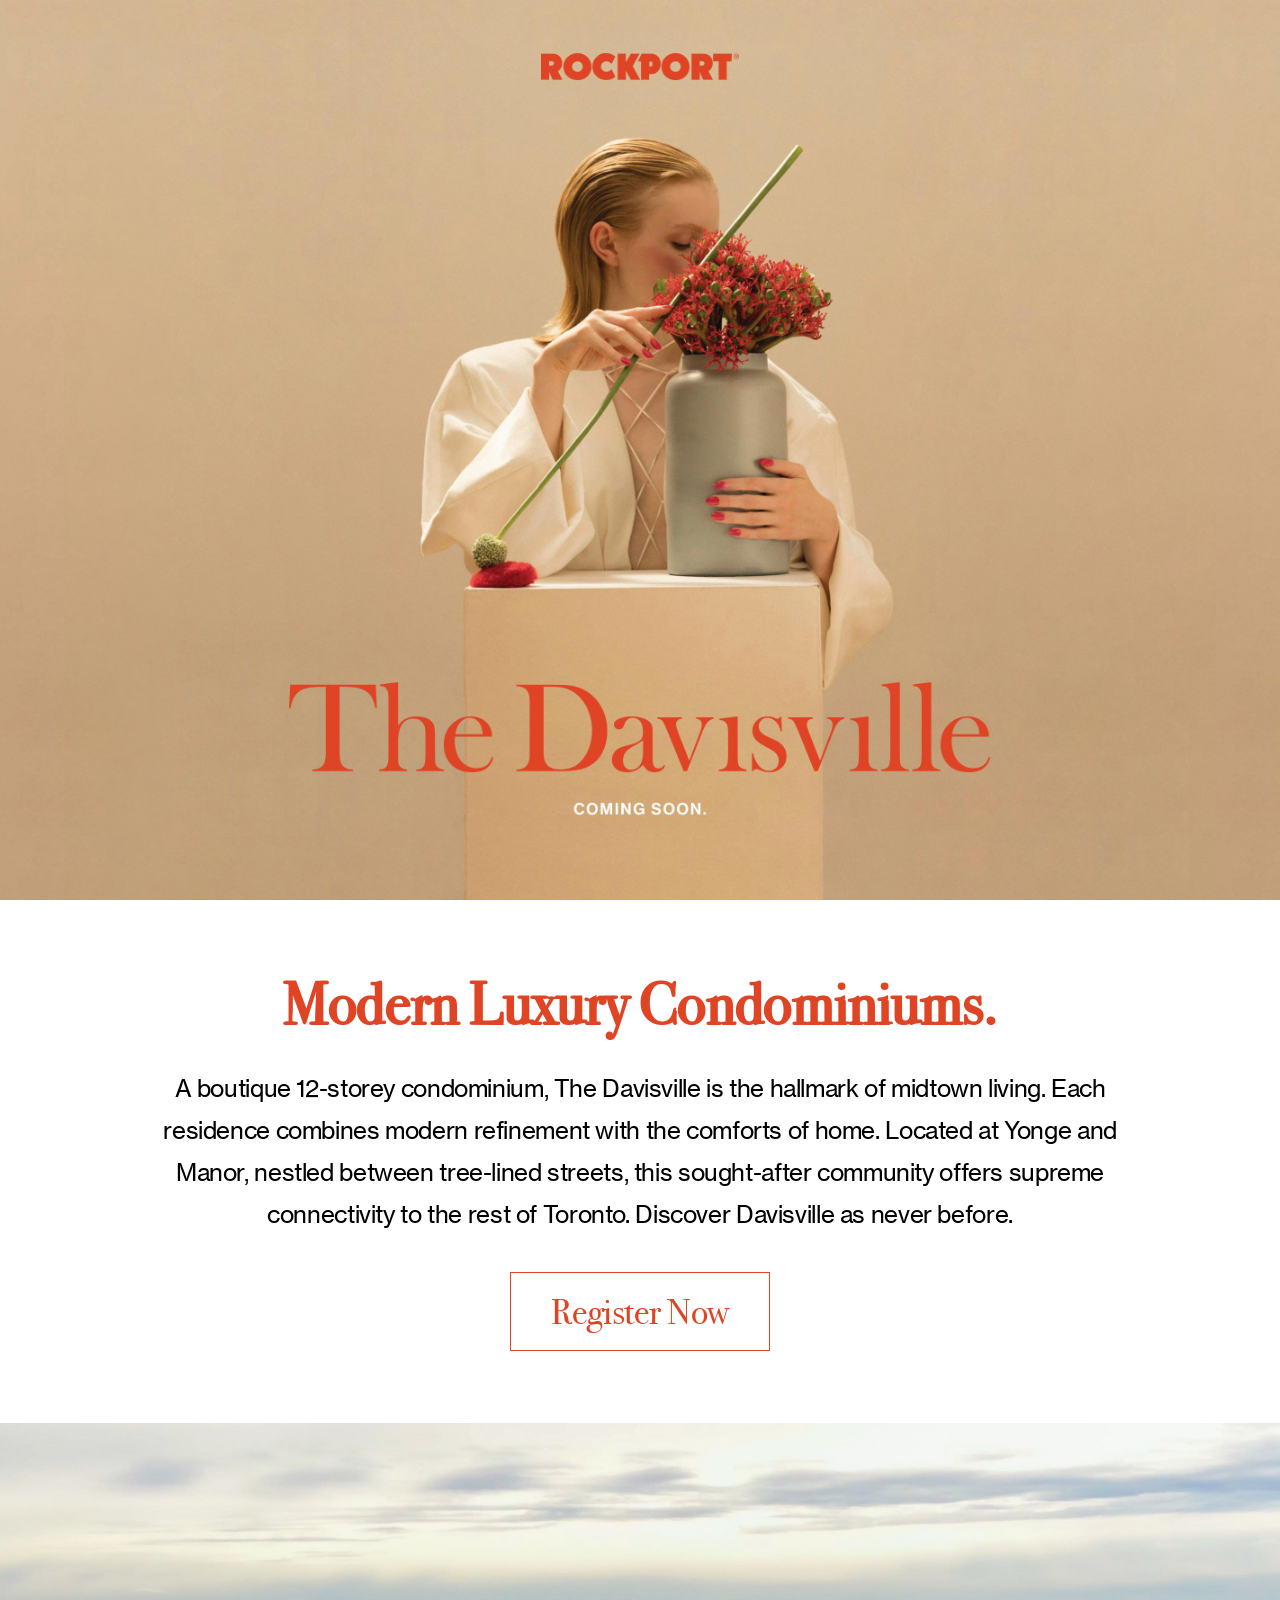
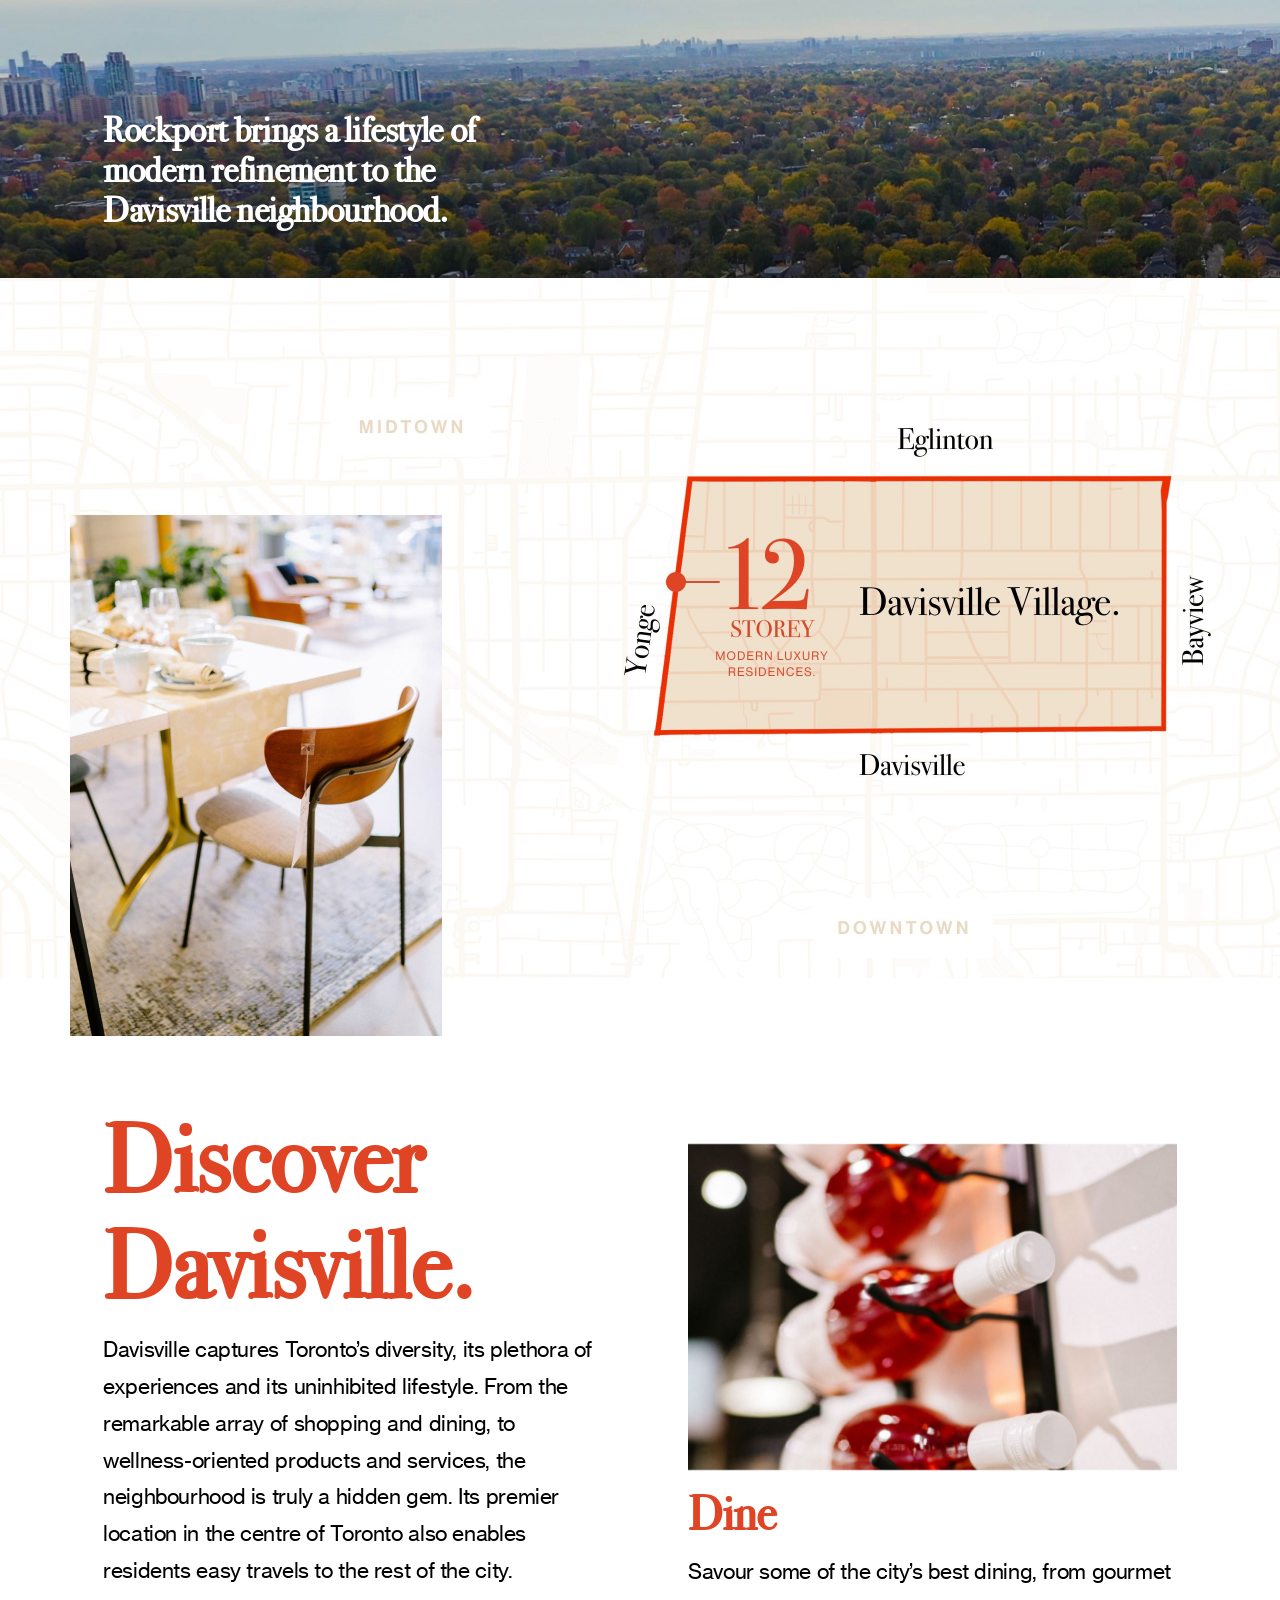
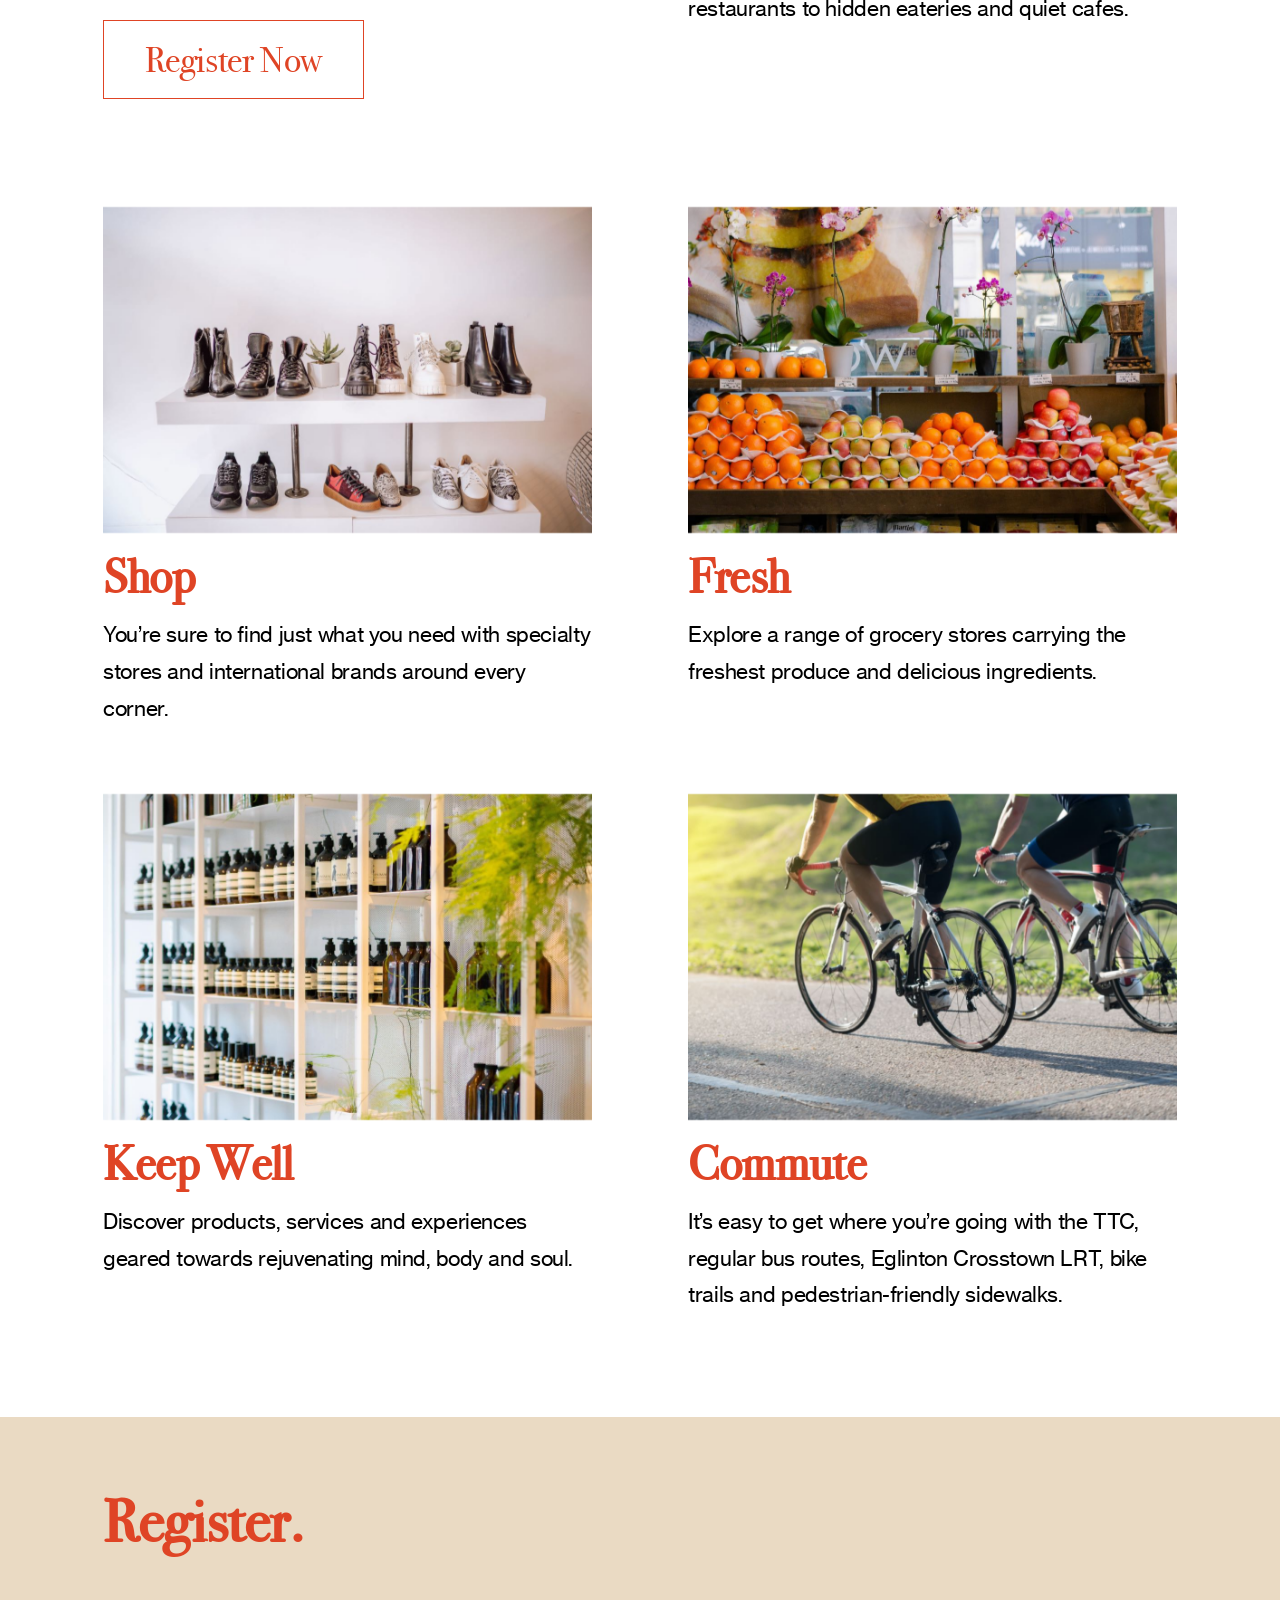
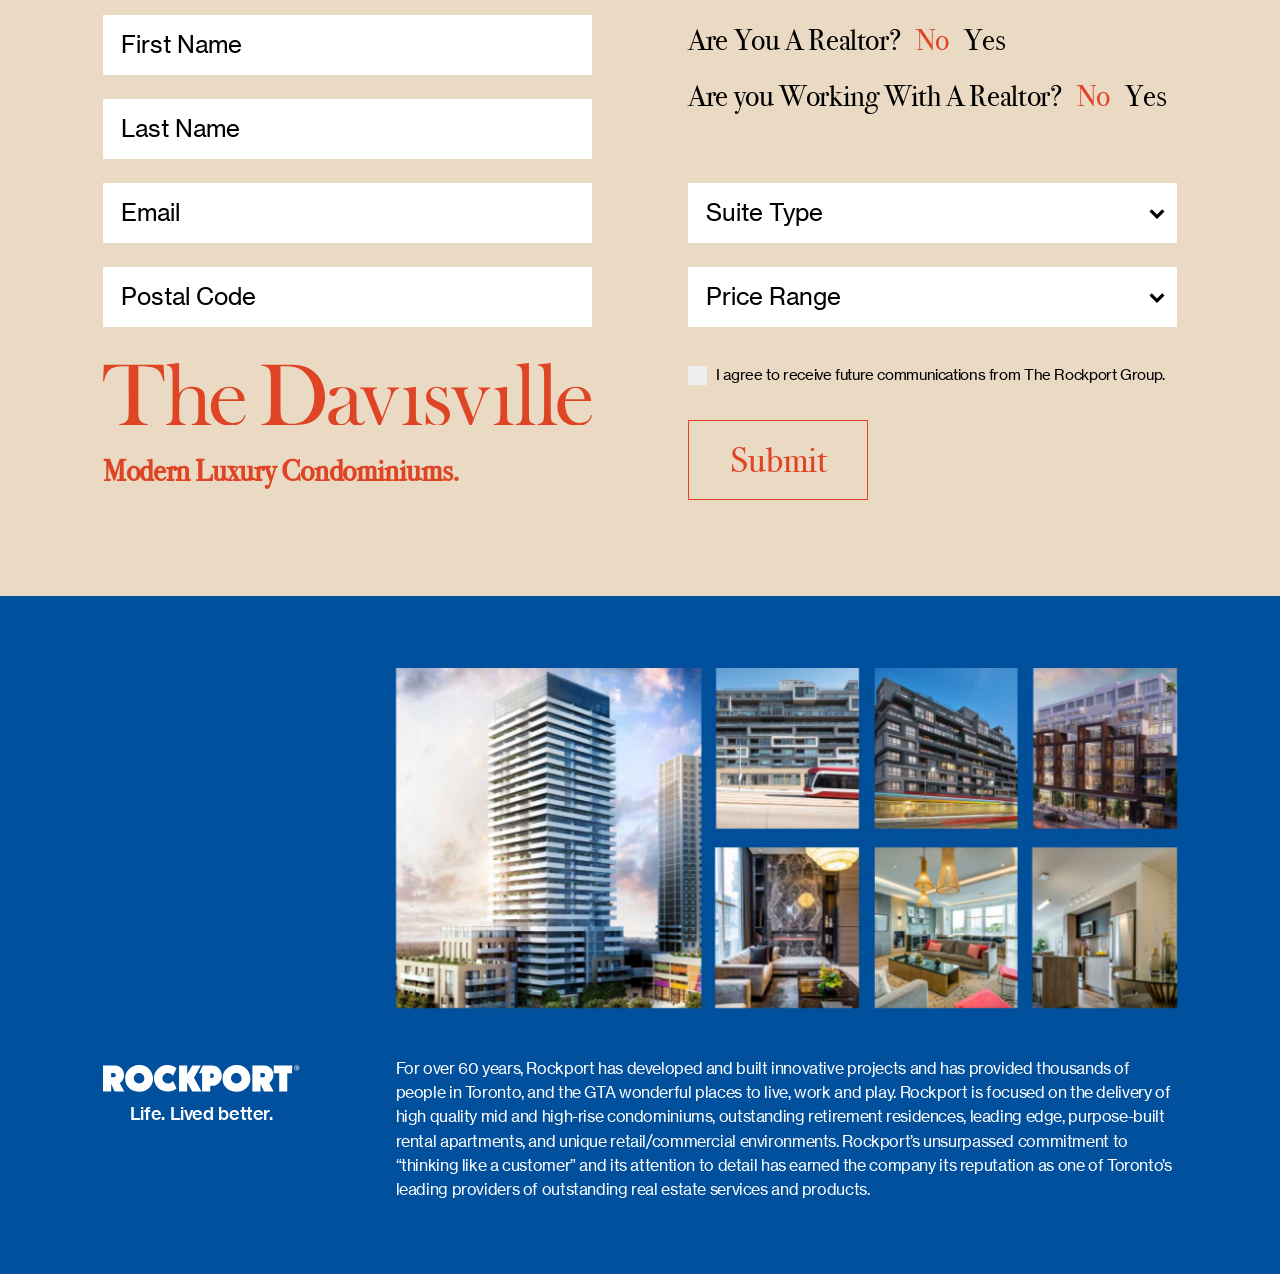
==== index.html @ 85390acd "rocs" ====
<!doctype html>
<html lang="en">

<head>
	<meta charset="UTF-8" />
	<meta name="viewport" content="width=device-width, initial-scale=1.0" />
	<meta http-equiv="X-UA-Compatible" content="ie=edge" />
	<title>The Davisville</title>
	<link rel="stylesheet" href="assets/css/style.css" />
</head>

<body>

	<main>
		<section class="dv-hero">
			<a href="#register">
				<img class="dv-img" src="assets/img/hero.jpg"/>
			</a>
		</section>
		<section class="dv-hero-cta dv-animated-section">
			<div class="container">
				<div class="row">
					<div class="col-11 mx-auto">
						<h2 class="dv-heading dv-animated-item dv-animate-order-1">Modern Luxury Condominiums.</h2>
						<p class="dv-copy dv-animated-item dv-animate-order-2">
							A boutique 12-storey condominium, The Davisville is the hallmark of midtown living. Each residence combines modern refinement with the comforts of home. Located at Yonge and Manor, nestled between tree-lined streets, this sought-after community offers supreme connectivity to the rest of Toronto. Discover Davisville as never before.
						</p>
						<div class="form-row dv-animated-item dv-animate-order-3">
							<a class="btn dv-btn" href="#register">Register Now</a>
						</div>
					</div>
				</div>
			</div>
		</section>
		<section class="dv-rockport-brings dv-animated-section">
			<div class="container">
				<div class="row">
					<div class="col-12 col-md-5">
						<h2 class="dv-heading dv-animated-item dv-animate-order-1">Rockport brings a lifestyle of modern refinement to the Davisville neighbourhood.</h2>
					</div>
				</div>
			</div>
		</section>
		<section class="dv-map">
			<img class="dv-img" src="assets/img/map.jpg"/>
		</section>
		<section class="dv-discover">
			<div class="container">
				<div class="row">
					<div class="col-12 col-md-6 dv-animated-section">
						<h2 class="dv-heading dv-animated-item dv-animate-order-1">Discover Davisville.</h2>
						<p class="dv-copy dv-animated-item dv-animate-order-2">
							Davisville captures Toronto’s diversity, its plethora of experiences and its uninhibited lifestyle. From the remarkable array of shopping and dining, to wellness-oriented products and services, the neighbourhood is truly a hidden gem. Its premier location in the centre of Toronto also enables residents easy travels to the rest of the city. 
						</p>
						<div class="form-row dv-animated-item dv-animate-order-3">
							<a class="btn dv-btn" href="#register">Register Now</a>
						</div>
					</div>
					<div class="col-12 col-md-6 dv-animated-section">
						<img class="dv-img" src="assets/img/discover-dine.jpg"/>
						<h2 class="dv-subheading dv-animated-item dv-animate-order-4">Dine</h2>
						<p class="dv-copy dv-animated-item dv-animate-order-4">
							Savour some of the city’s best dining, from gourmet restaurants to hidden eateries and quiet cafes.
						</p>
					</div>
				</div>
				<div class="row">
					<div class="col-12 col-md-6 dv-animated-section">
						<img class="dv-img" src="assets/img/discover-shop.jpg"/>
						<h2 class="dv-subheading dv-animated-item dv-animate-order-1">Shop</h2>
						<p class="dv-copy dv-animated-item dv-animate-order-2">
							You’re sure to find just what you need with specialty stores and international brands around every corner.
						</p>
					</div>
					<div class="col-12 col-md-6 dv-animated-section">
						<img class="dv-img" src="assets/img/discover-fresh.jpg"/>
						<h2 class="dv-subheading dv-animated-item dv-animate-order-2">Fresh</h2>
						<p class="dv-copy dv-animated-item dv-animate-order-2">
							Explore a range of grocery stores carrying the freshest produce and delicious ingredients.
						</p>
					</div>
				</div>
				<div class="row">
					<div class="col-12 col-md-6 dv-animated-section">
						<img class="dv-img" src="assets/img/discover-well.jpg"/>
						<h2 class="dv-subheading dv-animated-item dv-animate-order-1">Keep Well</h2>
						<p class="dv-copy dv-animated-item dv-animate-order-2">
							Discover products, services and experiences geared towards rejuvenating mind, body and soul.
						</p>
					</div>
					<div class="col-12 col-md-6 dv-animated-section">
						<img class="dv-img" src="assets/img/discover-commute.jpg"/>
						<h2 class="dv-subheading dv-animated-item dv-animate-order-2">Commute</h2>
						<p class="dv-copy dv-animated-item dv-animate-order-2">
							It’s easy to get where you’re going with the TTC, regular bus routes, Eglinton Crosstown LRT, bike trails and pedestrian-friendly sidewalks.
						</p>
					</div>
				</div>
			</div>
		</section>
		<section class="dv-register" id="register">
			<div class="container">
				<div class="row">
					<div class="col-12 col-md-6">
						<h1 class="dv-heading">Register.</h1>
					</div>
				</div>
				<form id="dv-register-form" action="register.php" method="post">
					<div class="dv-form-container">
						<input type="hidden" id="cid" name="cid" value="22878" />
						<input type="hidden" id="Origin" name="Origin" value="Microsite Registration" />
						<div class="row dv-form-fields">
							<div class="col-12 col-md-6">
								<div class="form-group">
									<input type="text" class="form-control" id="FirstName" name="FirstName" placeholder="First Name">
									<small id="v-error-FirstName" class="invalid-feedback form-text text-danger">Please enter your first name.</small>
								</div>
								<div class="form-group">
									<input type="text" class="form-control" id="LastName" name="LastName" placeholder="Last Name">
									<small id="v-error-LastName" class="invalid-feedback form-text text-danger">Please enter your last name.</small>
								</div>
								<div class="form-group">
									<input type="text" class="form-control" id="Email" name="Email" placeholder="Email">
									<small id="v-error-Email" class="invalid-feedback form-text text-danger">Please enter your email address.</small>
								</div>
								<div class="form-group">
									<input type="text" class="form-control" id="PostalCode" name="PostalCode" placeholder="Postal Code">
									<small id="v-error-Phone" class="invalid-feedback form-text text-danger">Please enter a valid Canadian postal code.</small>
								</div>
								<svg class="dv-svg d-none d-md-block" viewBox="0 0 779.1 100">
									<path d="m282.8 5v69.9c-.1 3.5.2 7 .8 10.5.4 2.2 1.4 4.3 2.9 6.1 3 3.7 7.9 5.5 14.6 5.5 5.1.1 10.1-.8 14.8-2.8 4.4-2.1 8.2-5.3 11-9.2 3.3-4.2 5.7-9 7.3-14.2 1.7-5.5 2.5-11.2 2.5-17 0-6.4-1-12.9-3-19-1.9-5.7-4.8-11.1-8.6-15.7-4.8-5.9-11.3-10.3-18.6-12.4-4.9-1.2-10-1.7-15-1.6zm-30.1 92.1c2.2-.1 4.4-.4 6.5-1.1 3.8-1.4 6.6-4.7 7.4-8.7.6-3.5.9-7.1.8-10.6v-51.8c.1-3.8-.2-7.6-1-11.3-.6-2.3-1.9-4.4-3.7-5.9-2.3-1.9-5.7-3-10.1-3.2v-1.7h38.7c8.6 0 14 .1 16.4.3 9.9.7 18.3 3.6 25.2 8.4 6.6 4.7 11.9 10.9 15.3 18.2 3.7 7.7 5.6 16.1 5.5 24.6 0 6.2-1 12.4-3.1 18.3-1.8 5.3-4.8 10.2-8.7 14.3-5.2 5.4-12.1 8.9-19.5 10.2-5.9 1.1-11.8 1.6-17.8 1.6h-51.9zm140.7-32.9c-2.6 2.1-5.4 4-8.3 5.6-2.4 1.2-4.8 2.6-7.1 4.1-1.3 1-2.5 2.1-3.6 3.4-2.2 2.7-3.3 6-3.3 9.5-.1 2.8.8 5.5 2.6 7.7 1.6 2 4 3.1 6.5 3 2.3 0 4.6-.8 6.5-2.1 2-1.4 3.6-3.4 4.6-5.7 1.4-3.1 2.2-7.7 2.2-13.6zm23.2 27.7 1.2.7c-1.7 4.9-5.6 7.4-11.6 7.4-3 .1-5.9-.8-8.3-2.5-1.9-1.6-3.4-3.5-4.5-5.6-2.2 2.1-4.6 3.9-7.1 5.6-3.3 1.7-6.9 2.6-10.6 2.5-5.2 0-9.3-1.2-12.3-3.7-3-2.4-4.7-6.2-4.5-10-.1-3.6 1.2-7.1 3.7-9.8 1.4-1.4 3-2.6 4.8-3.5 2.6-1.1 5.2-2 7.9-2.6 4.1-1 7.1-1.9 9-2.6 1.7-.6 3.4-1.4 4.9-2.5 1.4-.9 2.5-2.3 3.1-3.8.6-1.9.9-4 .8-6 0-5.5-1-9.5-3.1-12-1-1.2-2.2-2.2-3.6-2.8-1.4-.7-3-1.1-4.6-1.1-1.8 0-3.6.5-5.1 1.5s-2.7 2.4-3.4 4.1l-1.8 4.1c-.8 2.1-2.8 3.4-5.1 3.3-1.5 0-2.9-.5-4-1.6-1.1-1-1.7-2.5-1.6-4 0-2.4 1.7-4.4 5.1-6 2.2-1 4.5-1.6 6.8-2.1 2.6-.5 5.3-.8 7.9-.8 3.1 0 6.1.4 9.1 1.1 2.7.6 5.4 1.6 7.9 2.9 2.7 1.4 4.8 3.8 5.7 6.7.5 2.3.7 4.7.6 7.1v26c-.1 3 .1 6 .6 9 .8 3.3 2.7 5 5.8 5 1.2.1 2.4-.2 3.4-.8 1.2-.9 2.2-2 2.9-3.2m-7.3-52.9h27.3v1.5c-1.5.2-2.9.7-4.2 1.4-1.5 1-2.4 2.7-2.2 4.5 0 1.5.3 3 .7 4.4.5 1.7 1.3 4.1 2.6 7.4l11.3 28.8 11.5-30c1.7-4.4 2.5-7.7 2.5-9.9 0-2.3-.7-4-2.2-5.1-1.3-.8-2.7-1.3-4.1-1.5v-1.5h19.4v1.5c-2.4.5-4.6 1.8-6.3 3.5-2 2.1-4.3 6.5-7 13.3l-16.2 41.4h-3.8l-17.6-43.5c-2.7-6.7-4.7-10.7-5.8-12.1-.6-.7-1.3-1.3-2.2-1.7-1.1-.4-2.3-.7-3.5-.9zm69 1.5 20.2-2.5v40.5l.1 5.3c-.1 2.3.1 4.7.6 7 .3 1.4 1.1 2.7 2.2 3.7 1.3 1.3 3.7 2.2 7.2 2.9v1.5h-31.1v-1.5c2.1-.2 4.1-.7 6-1.6 1.3-.8 2.4-2 3-3.5s1-3.2 1.1-4.9c.2-2.2.3-5.3.3-9.4v-17.3c.1-3.4-.1-6.7-.4-10.1-.1-1.7-.7-3.3-1.5-4.7-.7-1.2-1.7-2.2-2.9-2.8-1.5-.7-3.2-1-4.8-1.1zm36 58.2v-19.9h1.1c1 4.1 2.6 8.1 4.9 11.7 3.6 5.3 7.8 7.9 12.6 7.9 2.8.1 5.5-.9 7.6-2.7 2.3-2 3.5-4.8 3.5-8.4.1-2.8-.8-5.5-2.5-7.7-1-1.2-2.2-2.3-3.5-3.2-2.3-1.5-4.7-2.9-7.2-4.1-5.9-3.1-9.8-5.8-11.8-7.9-2.7-2.8-4.2-6.5-4.2-10.4-.1-4 1.4-8 4.2-10.9 3.2-3.5 7.5-5.2 12.9-5.2 2.3 0 4.6.4 6.7 1.3l2.4 1.1c.6.3 1.3.4 2 .4.9 0 1.7-.7 2.5-2.1h1.4l.8 16h-1.5c-.4-1.8-.9-3.7-1.6-5.4-.6-1.4-1.5-2.8-2.5-3.9-1.4-1.7-3.1-3.1-5-4.2-1.7-1-3.7-1.5-5.7-1.5-2.5 0-5 1-6.7 2.8-1.8 1.9-2.8 4.4-2.8 7 0 2.3.9 4.5 2.5 6.2 2.2 2.2 4.8 3.9 7.7 5.1l7.4 3.4c3.9 1.6 7.3 4.2 10 7.5 2.2 3.1 3.4 6.8 3.3 10.6.1 4.6-1.6 9-4.8 12.2-3.7 3.8-8.8 5.8-14.1 5.6-3.2 0-6.4-.6-9.4-1.8-2.1-.8-3.3-1.3-3.7-1.4-.5-.1-1.1-.2-1.6-.2-1.5-.1-3 .8-3.7 2.1zm40.3-59.7h27.3v1.5c-1.5.2-2.9.7-4.2 1.4-1.5 1-2.4 2.7-2.2 4.5 0 1.5.3 3 .7 4.4.5 1.7 1.3 4.1 2.6 7.4l11.2 28.9 11.5-30c1.7-4.4 2.5-7.7 2.5-9.9 0-2.3-.7-4-2.2-5.1-1.3-.8-2.7-1.3-4.1-1.5v-1.6h19.4v1.5c-2.4.5-4.6 1.8-6.3 3.5-2 2.1-4.3 6.5-7 13.3l-16.2 41.4h-3.8l-17.6-43.5c-2.7-6.7-4.7-10.7-5.8-12.1-.6-.7-1.3-1.3-2.2-1.7-1.1-.4-2.3-.7-3.5-.9zm69 1.5 20.2-2.5v40.5l.1 5.3c-.1 2.3.1 4.7.6 7 .3 1.4 1.1 2.7 2.2 3.7 1.3 1.3 3.7 2.2 7.2 2.9v1.5h-31.1v-1.5c2.1-.2 4.1-.7 6-1.6 1.3-.8 2.4-2 3-3.5s1-3.2 1.1-4.9c.2-2.2.3-5.3.3-9.4v-17.3c.1-3.4-.1-6.7-.4-10.1-.1-1.7-.7-3.3-1.5-4.7-.7-1.2-1.7-2.2-2.9-2.8-1.5-.7-3.2-1-4.8-1.1zm34.8-38 20.3-2.5v78.4l.1 5.3c-.1 2.3.1 4.7.6 7 .3 1.4 1.1 2.7 2.2 3.7 1.3 1.3 3.7 2.2 7.2 2.9v1.5h-31.1v-1.5c2.1-.2 4.1-.7 6-1.6 1.3-.8 2.4-2 3-3.5.6-1.6 1-3.2 1.1-4.9.2-2.2.3-5.3.3-9.4v-55.1c.1-3.4-.1-6.7-.4-10.1-.1-1.7-.7-3.3-1.5-4.8-.7-1.2-1.7-2.2-2.9-2.8-1.5-.7-3.2-1-4.8-1.1zm34.9 0 20.2-2.5v78.4l.1 5.3c-.1 2.3.1 4.7.6 7 .3 1.4 1.1 2.7 2.2 3.7 1.3 1.3 3.7 2.2 7.2 2.9v1.5h-31.1v-1.5c2.1-.2 4.1-.7 6-1.6 1.3-.8 2.4-2 3-3.5.6-1.6 1-3.2 1.1-4.9.2-2.2.3-5.3.3-9.4v-55.1c.1-3.4-.1-6.7-.4-10.1-.1-1.7-.7-3.3-1.5-4.8-.7-1.2-1.7-2.2-2.9-2.8-1.5-.7-3.2-1-4.8-1.1zm73.9 55.3c-.3-4.7-1.2-8.3-2.6-10.8-1.2-2.2-2.9-4.1-5-5.4-2-1.3-4.3-2-6.7-2-4 0-7.5 1.7-10.5 5.2-3.1 3.7-5 8.3-5.3 13.1zm-30.7 2.7c-.2 2.3-.3 4-.3 5 0 4 .6 8.1 1.8 11.9 1 3.5 2.6 6.8 4.9 9.7 4.3 5.3 10.8 8.4 17.6 8.4 2.4 0 4.9-.4 7.2-1.3 2.1-.7 4-1.9 5.6-3.5 1.7-1.6 3.1-4.3 4.3-7.9l1.5.5c-1.2 5.5-3.8 9.6-7.8 12.4s-9.3 4.2-16 4.2c-5.1.1-10.1-.8-14.8-2.7-4.2-1.9-7.8-4.8-10.5-8.4-4-5.3-6-11.8-6-19.5 0-10.5 3.8-18.8 11.3-24.8 5.3-4.3 11.9-6.6 18.8-6.5 3.6 0 7.1.6 10.4 2 8.3 3.4 13.6 11.6 13.2 20.6zm-695.7-55.5c-3 0-6.1.1-9.5.3-7.2.3-12.5 1.3-16.1 2.7-3.6 1.5-6.7 4.2-8.7 7.5-2.1 3.3-3.7 7.7-4.8 13.4l-1.7-.2 1.3-25.9h95.1l1.3 25.9-1.7.2c-1.3-6.5-3.2-11.4-5.9-14.8s-6.6-5.8-11.8-7.2c-4.4-1.3-11.7-1.9-22.1-1.9v71.7c-.1 3.6.2 7.1.8 10.6.4 2.1 1.5 4.1 3 5.7 1.2 1.3 2.8 2.3 4.5 3 2.1.7 4.3 1.1 6.5 1.1v1.6h-45v-1.6c2.2-.1 4.4-.4 6.6-1.1 1.7-.6 3.2-1.6 4.5-3 1.5-1.6 2.5-3.6 3-5.7.6-3.5.9-7.1.8-10.7zm80.4-5v48.1c1.3-1.7 2.8-3.2 4.4-4.7 1.4-1.2 2.9-2.2 4.6-2.9 3.6-1.7 7.6-2.6 11.7-2.5 5.5 0 10.1 1.1 13.7 3.3 2.4 1.4 4.2 3.5 5.3 6 1 2.4 1.4 5.9 1.4 10.6v20.5l.1 5.3c-.1 2.3.1 4.7.6 7 .3 1.4 1.1 2.7 2.2 3.7 1.3 1.3 3.7 2.2 7.2 2.9v1.5h-31v-1.5c1.8-.2 3.6-.6 5.3-1.2 1.1-.5 2.1-1.4 2.8-2.4.9-1.4 1.5-3.1 1.8-4.8.4-3 .5-5.9.5-8.9v-22.3c.1-2.7-.2-5.4-.8-8-.5-1.9-1.4-3.6-2.6-5.1-2.4-2.8-5.8-4.1-10.1-4.1-11.3 0-17 8.9-17 26.8v11.2l.1 5.2c-.1 2.3.1 4.7.6 7 .3 1.4 1.1 2.7 2.2 3.7 1.3 1.3 3.7 2.2 7.2 2.9v1.5h-31v-1.5c2.1-.2 4.1-.7 6-1.6 1.3-.8 2.4-2 3-3.5.6-1.6 1-3.2 1.1-4.9.2-2.2.3-5.3.3-9.4v-55.1c.1-3.4-.1-6.7-.4-10.1-.1-1.7-.7-3.3-1.5-4.8-.7-1.2-1.7-2.2-2.9-2.8-1.5-.7-3.2-1-4.8-1.1v-1.5zm93.9 57.8c-.3-4.7-1.2-8.3-2.6-10.8-1.2-2.2-2.9-4.1-5-5.4-2-1.3-4.3-2-6.7-2-4 0-7.5 1.7-10.5 5.2-3.1 3.7-5 8.3-5.4 13.1zm-30.7 2.7c-.2 2.3-.3 4-.3 5 0 4 .6 8.1 1.8 11.9 1 3.5 2.6 6.8 4.9 9.7 4.3 5.3 10.8 8.4 17.6 8.4 2.4 0 4.9-.4 7.2-1.3 2.1-.7 4-1.9 5.6-3.5 1.7-1.6 3.1-4.3 4.3-7.9l1.5.5c-1.2 5.5-3.8 9.6-7.8 12.4s-9.3 4.2-16 4.2c-5.1.1-10.1-.8-14.8-2.7-4.2-1.9-7.8-4.8-10.5-8.4-4-5.3-6-11.8-6-19.5 0-10.5 3.8-18.8 11.3-24.8 5.3-4.3 11.9-6.6 18.8-6.5 3.6 0 7.1.6 10.4 2 8.3 3.4 13.6 11.6 13.2 20.6z" fill="#DF4425"/>
								</svg>
								<h3 class="dv-subheading d-none d-md-block">Modern Luxury Condominiums.</h3>
							</div>
							<div class="col-12 col-md-6">
								<div class="form-group" style="margin-bottom: 0.25em;">
									<input class="dv-form-toggle-input" type="hidden" value="no" id="IsBroker" name="IsBroker">
									<div class="dv-form-toggle-label">Are You A Realtor?</div>
									<div class="dv-form-toggle-option dv-no" data-value="no">No</div>
									<div class="dv-form-toggle-option dv-yes" data-value="yes">Yes</div>
								</div>
								<div class="form-group" style="margin-bottom: 2.6em;">
									<input class="dv-form-toggle-input" type="hidden" value="no" id="WorksWithBroker" name="WorksWithBroker">
									<div class="dv-form-toggle-label">Are you Working With A Realtor?</div>
									<div class="dv-form-toggle-option dv-no" data-value="no">No</div>
									<div class="dv-form-toggle-option dv-yes" data-value="yes">Yes</div>
								</div>
								<div class="form-group">
									<select class="dv-select" id="Bedrooms" name="Bedrooms">
										<option value="" disabled selected>Suite Type</option>
										<option>1 Bedroom</option>
										<option>1 Bedroom + Den</option>
										<option>2 Bedroom</option>
										<option>3 Bedroom</option>
									</select>
									<small id="v-error-Custom1" class="invalid-feedback form-text text-danger">Please tell us your preferred suite type.</small>
								</div>
								<div class="form-group">
									<select class="dv-select" id="PriceRange" name="PriceRange">
										<option value="" disabled selected>Price Range</option>
										<option>$600-$750,000</option>
										<option>$750-$900,000</option>
										<option>$900-$1,100,000</option>
										<option>Over $1,100,000</option>
									</select>
									<small id="v-error-IsBroker" class="invalid-feedback form-text text-danger">Please tell us your preferred price range.</small>
								</div>
                                <div class="form-check">
                                    <input class="form-check-input" type="checkbox" value="" id="isBroker" name="isBroker">
                                    <label class="form-check-label" for="isBroker">I agree to receive future communications from The Rockport Group.</label>
                                </div>
								<div class="form-group">
									<button type="submit" class="btn dv-btn @@btn dv-btn-submit">Submit</button>
								</div>
							</div>
						</div>
					</div>
					<div class="dv-form-error-container">
						<p class="dv-copy">An error occured.<br/>Please try again later.</p>
					</div>
					<div class="dv-form-success-container">
						<p class="dv-copy">Thank you<br/>for your registration!</p>
					</div>
				</form>
			</div>
		</section>
	</main>

	<footer>
		<div class="container">
			<div class="row d-none d-md-flex">
				<div class="col-9 ml-auto">
					<img class="dv-img" src="assets/img/footer.jpg"/>
				</div>
			</div>
			<div class="row">
				<div class="col-7 col-md-3 mr-auto">
					<svg class="dv-svg" viewBox="0 0 220.1 30">
						<path d="m219.8 2.3c-.5-1.1-1.5-1.8-2.7-1.8-.4 0-.8.1-1.1.2-.7.3-1.3.8-1.6 1.5-.2.4-.2.8-.2 1.2s.1.8.2 1.2.3.7.6.9c.3.3.6.5.9.6.4.2.8.2 1.2.2s.8-.1 1.1-.2.7-.3.9-.6c.3-.3.5-.6.6-.9.2-.4.2-.8.2-1.2.2-.3.1-.7-.1-1.1m-.6 2.2c-.1.3-.3.6-.5.8s-.5.4-.7.5c-.3.1-.6.2-.9.2s-.7-.1-1-.2-.5-.3-.7-.5-.4-.5-.5-.8-.2-.6-.2-1c0-.3.1-.7.2-1s.3-.6.5-.8.5-.4.7-.5c.3-.1.6-.2.9-.2s.6.1.9.2.5.3.7.5.4.5.5.8.2.7.2 1c.1.4.1.7-.1 1m-1-1c.2-.2.3-.4.2-.7 0-.3-.1-.5-.3-.7-.3-.2-.6-.2-.9-.2h-1.2v3.3h.5v-1.4h.5l.9 1.4h.6l-.9-1.5c.2.1.4 0 .6-.2m-1-.1h-.6v-1h.7.2c.1 0 .2 0 .2.1.1 0 .1.1.2.1 0 .1.1.2.1.2 0 .1 0 .2-.1.3 0 .1-.1.1-.2.2-.1 0-.2.1-.2.1-.1 0-.2 0-.3 0m-11.6-2.8h-14.3l-.1 8.6h6.2v20.4h9v-20.3h5.3l.3-8.6h-6.5zm-14.8 10.5c.2-5.6-4.1-10.3-9.7-10.5-.3 0-.5 0-.8 0h-13v8.5 20.5h9.1v-8.6l3.9 8.6h10.9l-5-9.4c2.9-2 4.8-5.5 4.6-9.1m-12.3 2.7h-2.2v-4.8h2.2c2.1 0 3.1.8 3.1 2.5 0 1.5-1.1 2.3-3.1 2.3m-28.8-13.8c-4.4-.1-8.6 1.6-11.7 4.8-2.6 2.5-4.1 6-4.2 9.7 0 4.7 1.5 8.4 4.5 11.2 3.1 2.9 7.2 4.4 11.5 4.3 4.3.1 8.5-1.7 11.4-4.9 2.5-2.5 3.9-5.9 3.9-9.5.1-4.1-1.5-8.1-4.4-11.1-2.9-2.9-6.9-4.6-11-4.5m5.1 17.3c-.3.7-.7 1.3-1.2 1.8-1.1 1.1-2.5 1.7-4.1 1.6-.8 0-1.7-.1-2.4-.4s-1.4-.7-1.9-1.2-1-1.2-1.3-1.9c-.3-.8-.5-1.6-.5-2.4 0-1.6.6-3.1 1.8-4.1 1.2-1.1 2.7-1.6 4.3-1.6 1.5-.1 3 .6 4.1 1.7s1.6 2.6 1.6 4.2c.1.8-.1 1.6-.4 2.3m-32.9-16.7h-10.2l-4.1 8.6h3.4v20.4h9.1v-6.3h2.8c2.8 0 5.5-1.2 7.3-3.5 1.8-2.2 2.8-4.9 2.8-7.7.1-3.1-1-6-3.1-8.3-2-2.2-5-3.3-8-3.2m1.6 13.2c-.3.6-.9.9-1.6.9h-1.7v-5.3h2c.6 0 1.1.3 1.4.8s.5 1.1.5 1.7c-.1.7-.2 1.4-.6 1.9m-13.9-13.2h-9.7l-5.6 9.7v-9.7h-9.1v8.5 20.5h9.1v-10.2l5.6 10.2h10.4l-8.4-15.2zm-41.3 10.3c.6-.6 1.2-1 1.9-1.3.8-.3 1.6-.5 2.5-.5 1.9 0 3.8 1 5.7 2.9l4-8.3c-2.6-2.3-5.9-3.6-9.3-3.7h-.1c-.5 0-1.1 0-1.6 0-3.7 0-7.3 1.5-9.8 4.3-3 2.7-4.6 6.6-4.5 10.6-.1 4 1.6 7.9 4.5 10.6 2.9 2.8 6.8 4.3 10.8 4.3 3.7.1 7.3-1.2 10-3.7l-4-8.3c-1.9 1.9-3.8 2.9-5.7 2.9-.8 0-1.7-.1-2.5-.5-.7-.3-1.4-.7-1.9-1.3-.6-.6-1-1.2-1.3-2-.3-.7-.4-1.4-.4-2.1s.2-1.4.4-2.1c.3-.5.8-1.2 1.3-1.8m-27.6-10.9c-4.4-.1-8.6 1.7-11.7 4.8-2.6 2.5-4.1 6-4.2 9.7 0 4.7 1.5 8.4 4.4 11.2 3.1 2.9 7.2 4.4 11.5 4.3 4.3.1 8.5-1.7 11.4-4.9 2.5-2.5 3.9-5.9 3.9-9.5.1-4.1-1.5-8.1-4.4-11.1-2.8-2.9-6.8-4.6-10.9-4.5m5.2 17.3c-.3.7-.7 1.3-1.2 1.8-1.1 1.1-2.5 1.7-4.1 1.6-.8 0-1.7-.1-2.4-.4s-1.4-.7-1.9-1.2-1-1.2-1.3-1.9c-.3-.8-.5-1.6-.5-2.4 0-1.6.6-3.1 1.8-4.1 1.2-1.1 2.7-1.6 4.3-1.6 1.5-.1 3 .6 4.1 1.7s1.6 2.6 1.6 4.2c0 .8-.1 1.6-.4 2.3m-22.4-6.2c.2-5.6-4.1-10.3-9.7-10.5-.3 0-.5 0-.8 0h-13v8.5 20.5h9.1v-8.6l3.9 8.6h10.8l-5-9.4c3.1-2 4.9-5.5 4.7-9.1m-12.3 2.7h-2.1v-4.8h2.2c2.1 0 3.1.8 3.1 2.5-.1 1.5-1.1 2.3-3.2 2.3" fill="#ffffff"/>
					</svg>
					<div class="dv-tagline text-left text-md-center">Life. Lived better.</div>
				</div>
				<div class="col-10 col-md-9 mr-auto">
					<div class="dv-copy">
						For over 60 years, Rockport has developed and built innovative projects and has provided thousands of people in Toronto, and the GTA wonderful places to live, work and play. Rockport is focused on the delivery of high quality mid and high-rise condominiums, outstanding retirement residences, leading edge, purpose-built rental apartments, and unique retail/commercial environments. Rockport’s unsurpassed commitment to “thinking like a customer” and its attention to detail has earned the company its reputation as one of Toronto’s leading providers of outstanding real estate services and products.
					</div>
				</div>
			</div>
		</div>
	</footer>

	<script src="./assets/js/script.js"></script>
</body>

</html>
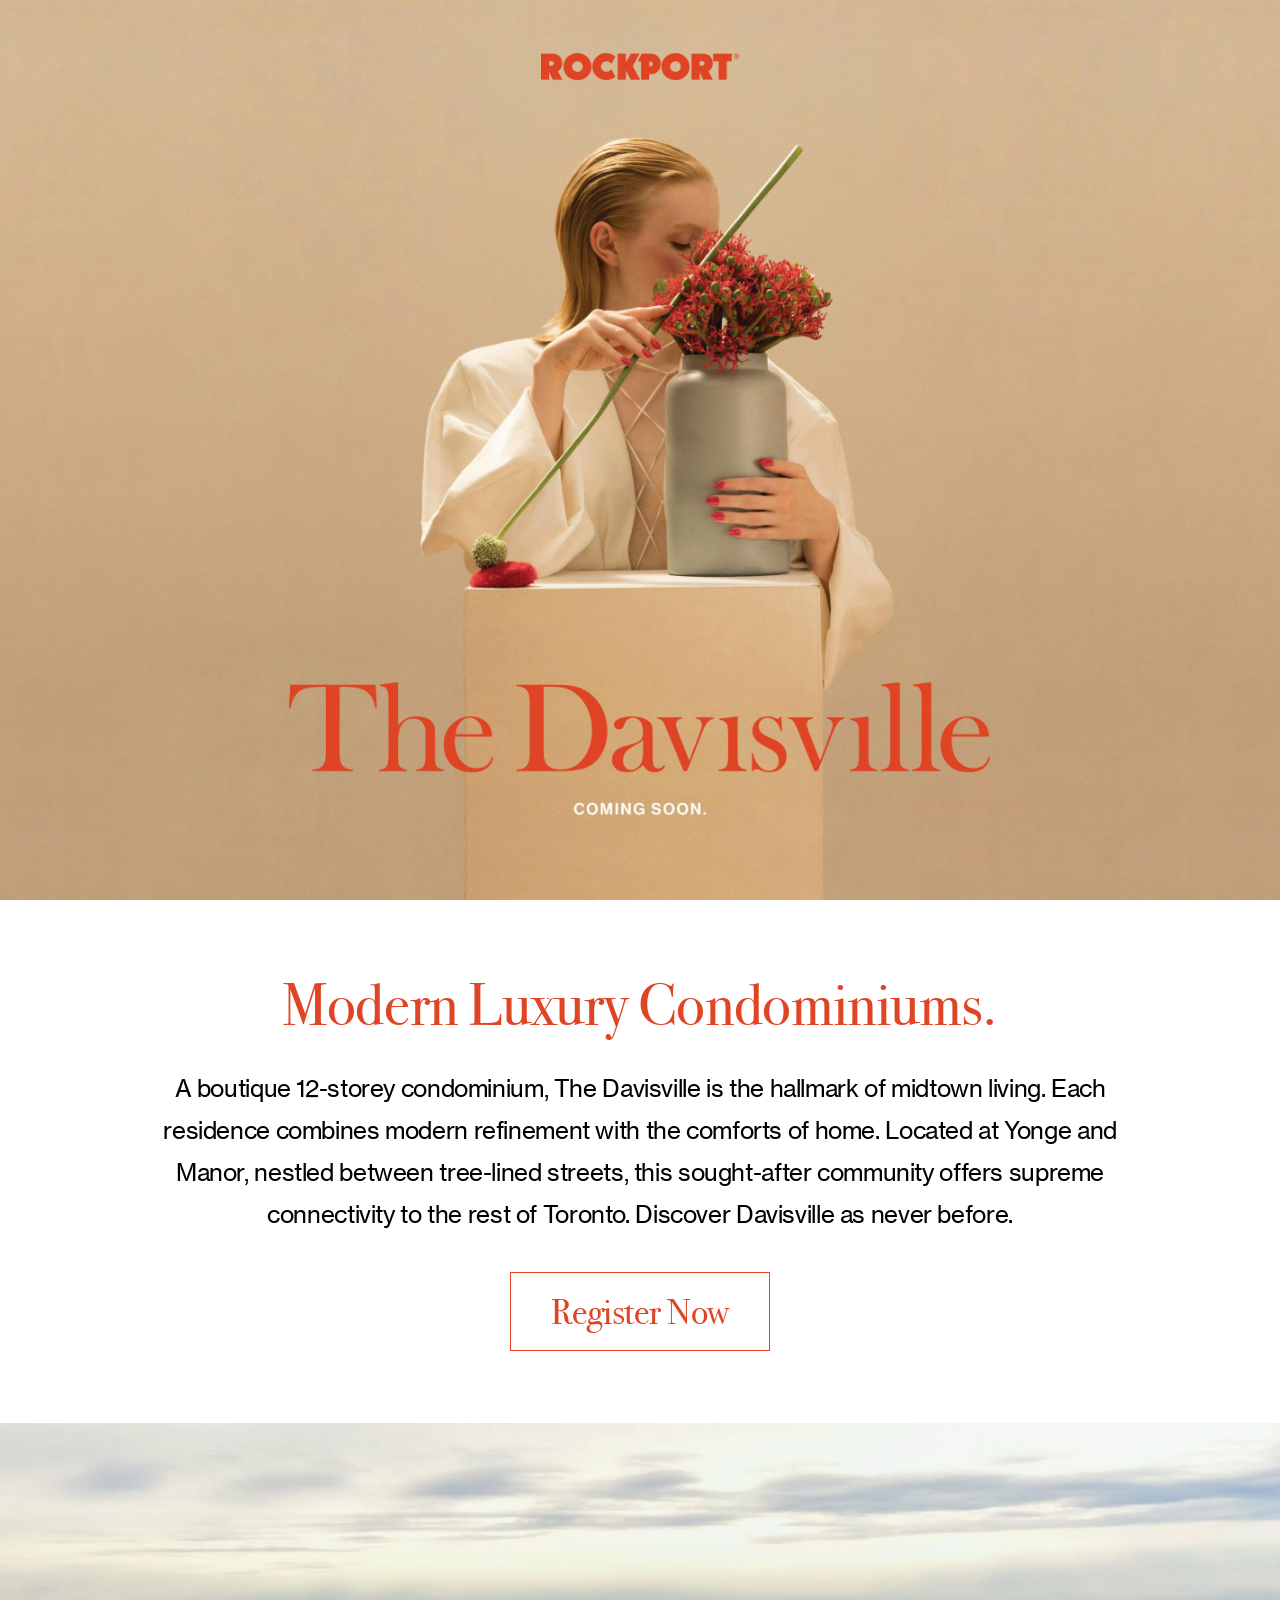
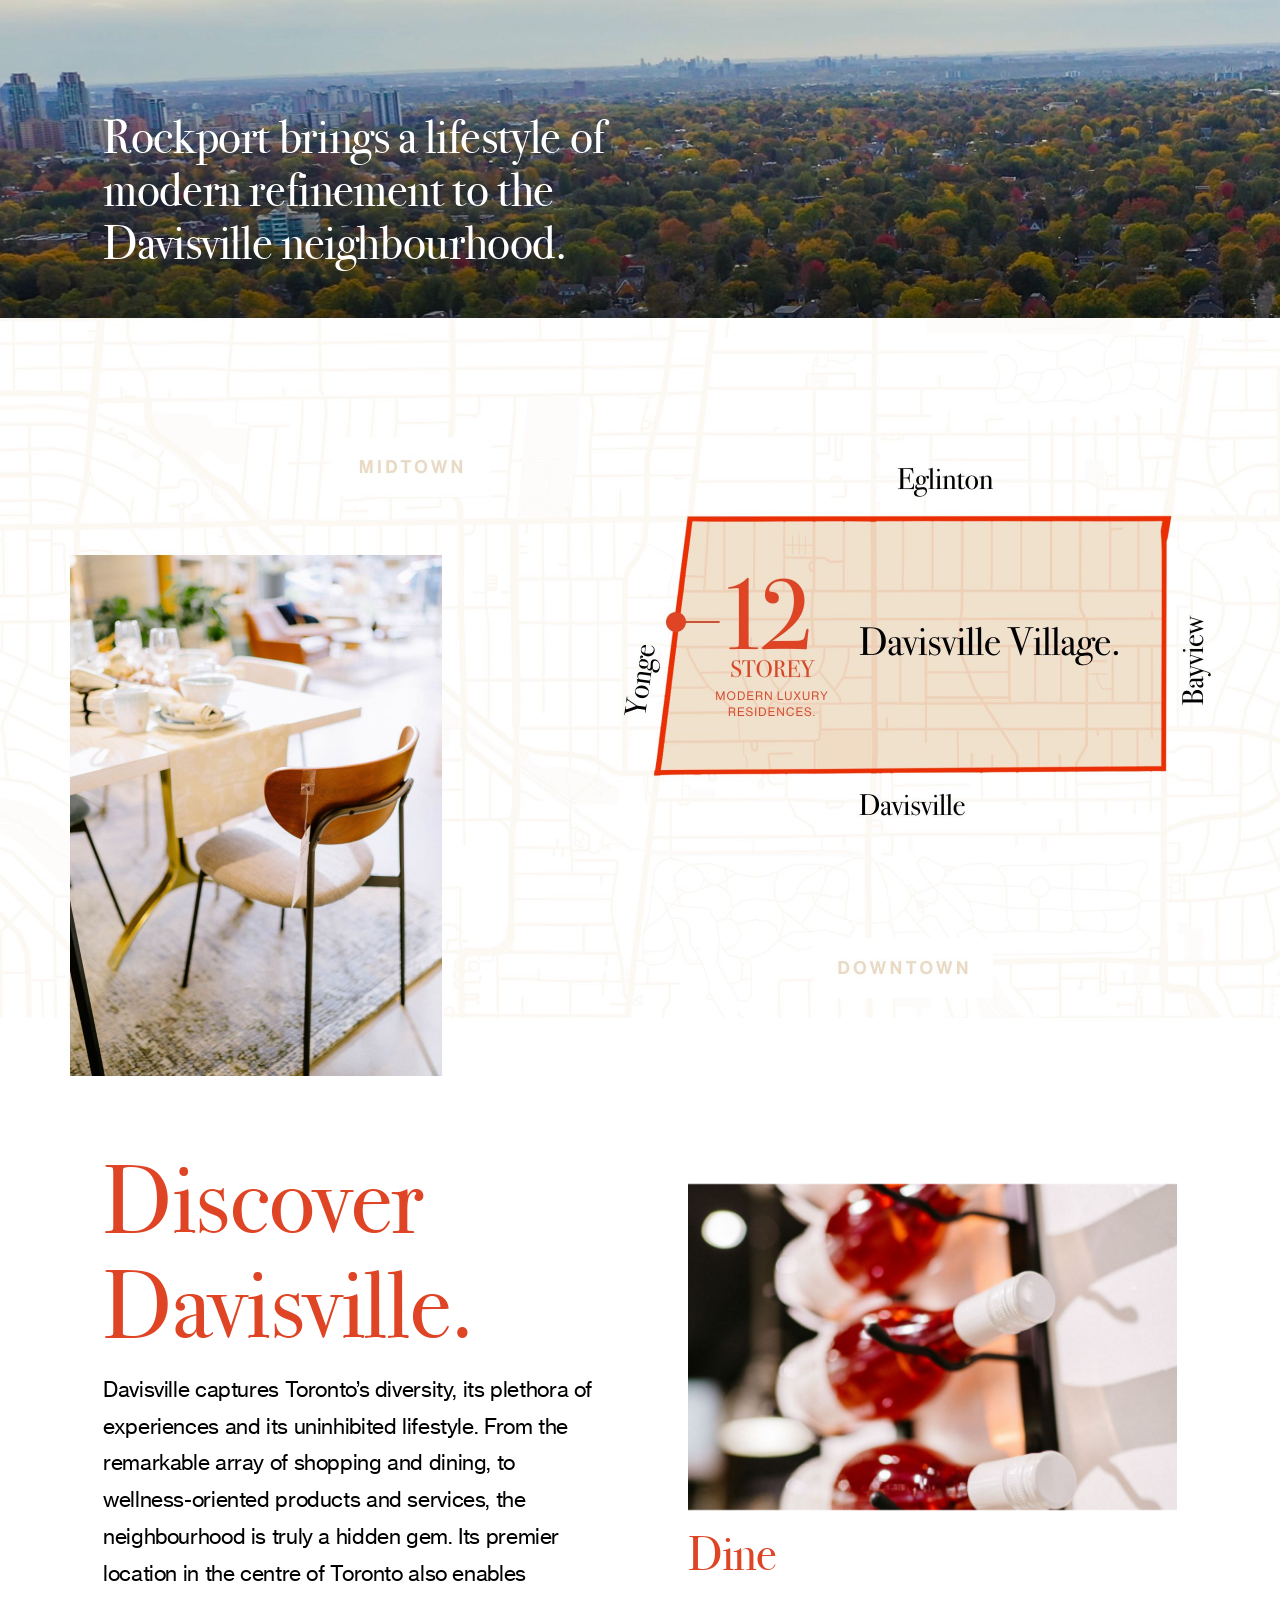
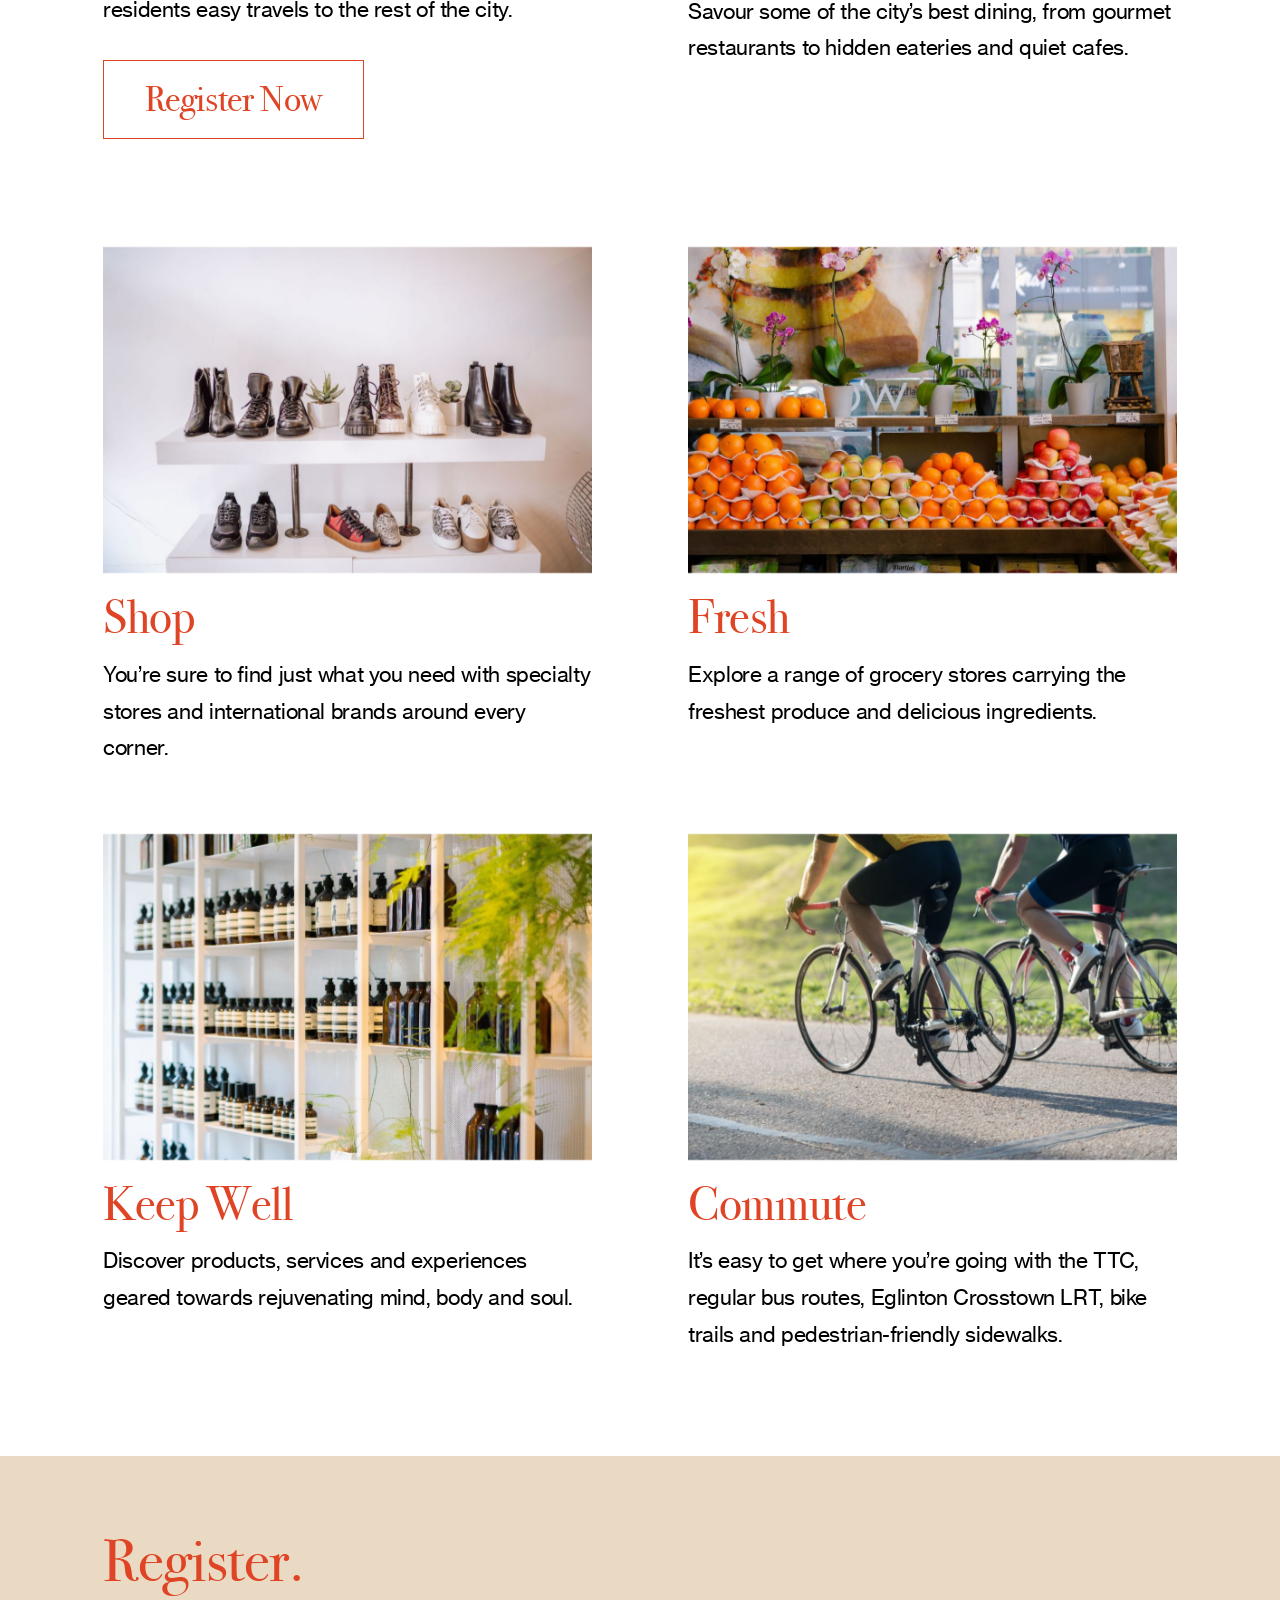
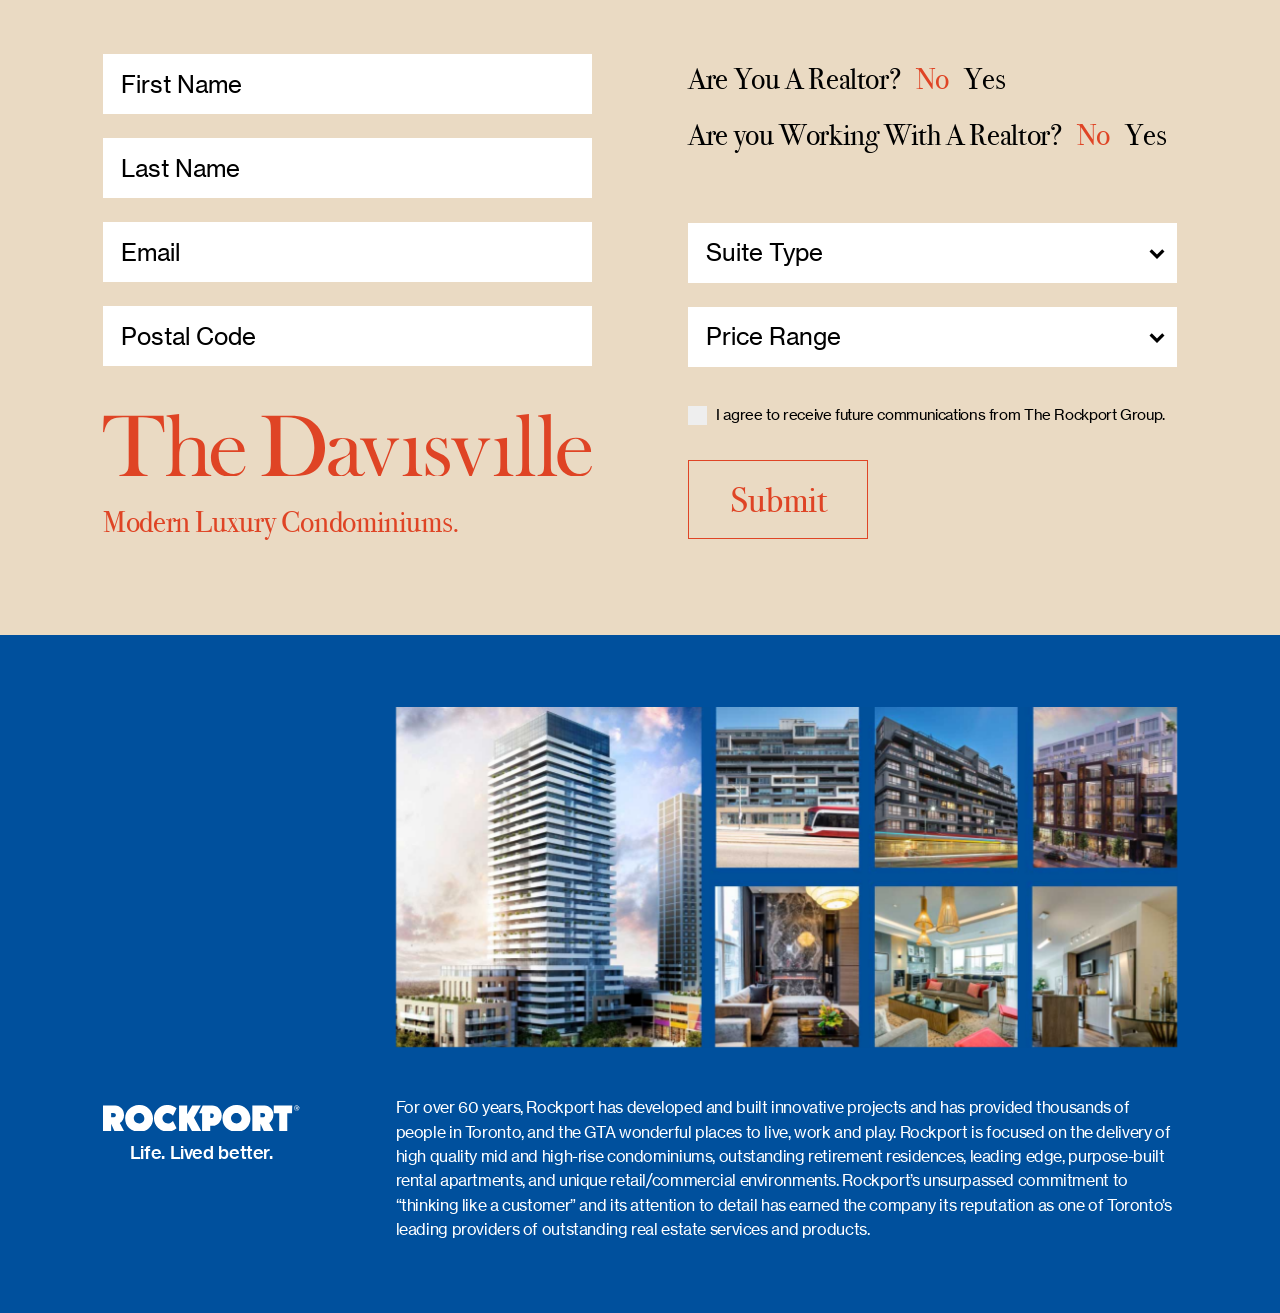
==== commit 4add3b16: "eeeemail" ====
--- a/index.html
+++ b/index.html
@@ -35,7 +35,7 @@
 		<section class="dv-rockport-brings dv-animated-section">
 			<div class="container">
 				<div class="row">
-					<div class="col-12 col-md-5">
+					<div class="col-12 col-md-7">
 						<h2 class="dv-heading dv-animated-item dv-animate-order-1">Rockport brings a lifestyle of modern refinement to the Davisville neighbourhood.</h2>
 					</div>
 				</div>
@@ -106,6 +106,17 @@
 					</div>
 				</div>
 				<form id="dv-register-form" action="register.php" method="post">
+					<div class="dv-logo">
+						<div class="row">
+							<div class="col-6">
+								
+								<svg class="dv-svg d-none d-md-block" viewBox="0 0 779.1 100">
+									<path d="m282.8 5v69.9c-.1 3.5.2 7 .8 10.5.4 2.2 1.4 4.3 2.9 6.1 3 3.7 7.9 5.5 14.6 5.5 5.1.1 10.1-.8 14.8-2.8 4.4-2.1 8.2-5.3 11-9.2 3.3-4.2 5.7-9 7.3-14.2 1.7-5.5 2.5-11.2 2.5-17 0-6.4-1-12.9-3-19-1.9-5.7-4.8-11.1-8.6-15.7-4.8-5.9-11.3-10.3-18.6-12.4-4.9-1.2-10-1.7-15-1.6zm-30.1 92.1c2.2-.1 4.4-.4 6.5-1.1 3.8-1.4 6.6-4.7 7.4-8.7.6-3.5.9-7.1.8-10.6v-51.8c.1-3.8-.2-7.6-1-11.3-.6-2.3-1.9-4.4-3.7-5.9-2.3-1.9-5.7-3-10.1-3.2v-1.7h38.7c8.6 0 14 .1 16.4.3 9.9.7 18.3 3.6 25.2 8.4 6.6 4.7 11.9 10.9 15.3 18.2 3.7 7.7 5.6 16.1 5.5 24.6 0 6.2-1 12.4-3.1 18.3-1.8 5.3-4.8 10.2-8.7 14.3-5.2 5.4-12.1 8.9-19.5 10.2-5.9 1.1-11.8 1.6-17.8 1.6h-51.9zm140.7-32.9c-2.6 2.1-5.4 4-8.3 5.6-2.4 1.2-4.8 2.6-7.1 4.1-1.3 1-2.5 2.1-3.6 3.4-2.2 2.7-3.3 6-3.3 9.5-.1 2.8.8 5.5 2.6 7.7 1.6 2 4 3.1 6.5 3 2.3 0 4.6-.8 6.5-2.1 2-1.4 3.6-3.4 4.6-5.7 1.4-3.1 2.2-7.7 2.2-13.6zm23.2 27.7 1.2.7c-1.7 4.9-5.6 7.4-11.6 7.4-3 .1-5.9-.8-8.3-2.5-1.9-1.6-3.4-3.5-4.5-5.6-2.2 2.1-4.6 3.9-7.1 5.6-3.3 1.7-6.9 2.6-10.6 2.5-5.2 0-9.3-1.2-12.3-3.7-3-2.4-4.7-6.2-4.5-10-.1-3.6 1.2-7.1 3.7-9.8 1.4-1.4 3-2.6 4.8-3.5 2.6-1.1 5.2-2 7.9-2.6 4.1-1 7.1-1.9 9-2.6 1.7-.6 3.4-1.4 4.9-2.5 1.4-.9 2.5-2.3 3.1-3.8.6-1.9.9-4 .8-6 0-5.5-1-9.5-3.1-12-1-1.2-2.2-2.2-3.6-2.8-1.4-.7-3-1.1-4.6-1.1-1.8 0-3.6.5-5.1 1.5s-2.7 2.4-3.4 4.1l-1.8 4.1c-.8 2.1-2.8 3.4-5.1 3.3-1.5 0-2.9-.5-4-1.6-1.1-1-1.7-2.5-1.6-4 0-2.4 1.7-4.4 5.1-6 2.2-1 4.5-1.6 6.8-2.1 2.6-.5 5.3-.8 7.9-.8 3.1 0 6.1.4 9.1 1.1 2.7.6 5.4 1.6 7.9 2.9 2.7 1.4 4.8 3.8 5.7 6.7.5 2.3.7 4.7.6 7.1v26c-.1 3 .1 6 .6 9 .8 3.3 2.7 5 5.8 5 1.2.1 2.4-.2 3.4-.8 1.2-.9 2.2-2 2.9-3.2m-7.3-52.9h27.3v1.5c-1.5.2-2.9.7-4.2 1.4-1.5 1-2.4 2.7-2.2 4.5 0 1.5.3 3 .7 4.4.5 1.7 1.3 4.1 2.6 7.4l11.3 28.8 11.5-30c1.7-4.4 2.5-7.7 2.5-9.9 0-2.3-.7-4-2.2-5.1-1.3-.8-2.7-1.3-4.1-1.5v-1.5h19.4v1.5c-2.4.5-4.6 1.8-6.3 3.5-2 2.1-4.3 6.5-7 13.3l-16.2 41.4h-3.8l-17.6-43.5c-2.7-6.7-4.7-10.7-5.8-12.1-.6-.7-1.3-1.3-2.2-1.7-1.1-.4-2.3-.7-3.5-.9zm69 1.5 20.2-2.5v40.5l.1 5.3c-.1 2.3.1 4.7.6 7 .3 1.4 1.1 2.7 2.2 3.7 1.3 1.3 3.7 2.2 7.2 2.9v1.5h-31.1v-1.5c2.1-.2 4.1-.7 6-1.6 1.3-.8 2.4-2 3-3.5s1-3.2 1.1-4.9c.2-2.2.3-5.3.3-9.4v-17.3c.1-3.4-.1-6.7-.4-10.1-.1-1.7-.7-3.3-1.5-4.7-.7-1.2-1.7-2.2-2.9-2.8-1.5-.7-3.2-1-4.8-1.1zm36 58.2v-19.9h1.1c1 4.1 2.6 8.1 4.9 11.7 3.6 5.3 7.8 7.9 12.6 7.9 2.8.1 5.5-.9 7.6-2.7 2.3-2 3.5-4.8 3.5-8.4.1-2.8-.8-5.5-2.5-7.7-1-1.2-2.2-2.3-3.5-3.2-2.3-1.5-4.7-2.9-7.2-4.1-5.9-3.1-9.8-5.8-11.8-7.9-2.7-2.8-4.2-6.5-4.2-10.4-.1-4 1.4-8 4.2-10.9 3.2-3.5 7.5-5.2 12.9-5.2 2.3 0 4.6.4 6.7 1.3l2.4 1.1c.6.3 1.3.4 2 .4.9 0 1.7-.7 2.5-2.1h1.4l.8 16h-1.5c-.4-1.8-.9-3.7-1.6-5.4-.6-1.4-1.5-2.8-2.5-3.9-1.4-1.7-3.1-3.1-5-4.2-1.7-1-3.7-1.5-5.7-1.5-2.5 0-5 1-6.7 2.8-1.8 1.9-2.8 4.4-2.8 7 0 2.3.9 4.5 2.5 6.2 2.2 2.2 4.8 3.9 7.7 5.1l7.4 3.4c3.9 1.6 7.3 4.2 10 7.5 2.2 3.1 3.4 6.8 3.3 10.6.1 4.6-1.6 9-4.8 12.2-3.7 3.8-8.8 5.8-14.1 5.6-3.2 0-6.4-.6-9.4-1.8-2.1-.8-3.3-1.3-3.7-1.4-.5-.1-1.1-.2-1.6-.2-1.5-.1-3 .8-3.7 2.1zm40.3-59.7h27.3v1.5c-1.5.2-2.9.7-4.2 1.4-1.5 1-2.4 2.7-2.2 4.5 0 1.5.3 3 .7 4.4.5 1.7 1.3 4.1 2.6 7.4l11.2 28.9 11.5-30c1.7-4.4 2.5-7.7 2.5-9.9 0-2.3-.7-4-2.2-5.1-1.3-.8-2.7-1.3-4.1-1.5v-1.6h19.4v1.5c-2.4.5-4.6 1.8-6.3 3.5-2 2.1-4.3 6.5-7 13.3l-16.2 41.4h-3.8l-17.6-43.5c-2.7-6.7-4.7-10.7-5.8-12.1-.6-.7-1.3-1.3-2.2-1.7-1.1-.4-2.3-.7-3.5-.9zm69 1.5 20.2-2.5v40.5l.1 5.3c-.1 2.3.1 4.7.6 7 .3 1.4 1.1 2.7 2.2 3.7 1.3 1.3 3.7 2.2 7.2 2.9v1.5h-31.1v-1.5c2.1-.2 4.1-.7 6-1.6 1.3-.8 2.4-2 3-3.5s1-3.2 1.1-4.9c.2-2.2.3-5.3.3-9.4v-17.3c.1-3.4-.1-6.7-.4-10.1-.1-1.7-.7-3.3-1.5-4.7-.7-1.2-1.7-2.2-2.9-2.8-1.5-.7-3.2-1-4.8-1.1zm34.8-38 20.3-2.5v78.4l.1 5.3c-.1 2.3.1 4.7.6 7 .3 1.4 1.1 2.7 2.2 3.7 1.3 1.3 3.7 2.2 7.2 2.9v1.5h-31.1v-1.5c2.1-.2 4.1-.7 6-1.6 1.3-.8 2.4-2 3-3.5.6-1.6 1-3.2 1.1-4.9.2-2.2.3-5.3.3-9.4v-55.1c.1-3.4-.1-6.7-.4-10.1-.1-1.7-.7-3.3-1.5-4.8-.7-1.2-1.7-2.2-2.9-2.8-1.5-.7-3.2-1-4.8-1.1zm34.9 0 20.2-2.5v78.4l.1 5.3c-.1 2.3.1 4.7.6 7 .3 1.4 1.1 2.7 2.2 3.7 1.3 1.3 3.7 2.2 7.2 2.9v1.5h-31.1v-1.5c2.1-.2 4.1-.7 6-1.6 1.3-.8 2.4-2 3-3.5.6-1.6 1-3.2 1.1-4.9.2-2.2.3-5.3.3-9.4v-55.1c.1-3.4-.1-6.7-.4-10.1-.1-1.7-.7-3.3-1.5-4.8-.7-1.2-1.7-2.2-2.9-2.8-1.5-.7-3.2-1-4.8-1.1zm73.9 55.3c-.3-4.7-1.2-8.3-2.6-10.8-1.2-2.2-2.9-4.1-5-5.4-2-1.3-4.3-2-6.7-2-4 0-7.5 1.7-10.5 5.2-3.1 3.7-5 8.3-5.3 13.1zm-30.7 2.7c-.2 2.3-.3 4-.3 5 0 4 .6 8.1 1.8 11.9 1 3.5 2.6 6.8 4.9 9.7 4.3 5.3 10.8 8.4 17.6 8.4 2.4 0 4.9-.4 7.2-1.3 2.1-.7 4-1.9 5.6-3.5 1.7-1.6 3.1-4.3 4.3-7.9l1.5.5c-1.2 5.5-3.8 9.6-7.8 12.4s-9.3 4.2-16 4.2c-5.1.1-10.1-.8-14.8-2.7-4.2-1.9-7.8-4.8-10.5-8.4-4-5.3-6-11.8-6-19.5 0-10.5 3.8-18.8 11.3-24.8 5.3-4.3 11.9-6.6 18.8-6.5 3.6 0 7.1.6 10.4 2 8.3 3.4 13.6 11.6 13.2 20.6zm-695.7-55.5c-3 0-6.1.1-9.5.3-7.2.3-12.5 1.3-16.1 2.7-3.6 1.5-6.7 4.2-8.7 7.5-2.1 3.3-3.7 7.7-4.8 13.4l-1.7-.2 1.3-25.9h95.1l1.3 25.9-1.7.2c-1.3-6.5-3.2-11.4-5.9-14.8s-6.6-5.8-11.8-7.2c-4.4-1.3-11.7-1.9-22.1-1.9v71.7c-.1 3.6.2 7.1.8 10.6.4 2.1 1.5 4.1 3 5.7 1.2 1.3 2.8 2.3 4.5 3 2.1.7 4.3 1.1 6.5 1.1v1.6h-45v-1.6c2.2-.1 4.4-.4 6.6-1.1 1.7-.6 3.2-1.6 4.5-3 1.5-1.6 2.5-3.6 3-5.7.6-3.5.9-7.1.8-10.7zm80.4-5v48.1c1.3-1.7 2.8-3.2 4.4-4.7 1.4-1.2 2.9-2.2 4.6-2.9 3.6-1.7 7.6-2.6 11.7-2.5 5.5 0 10.1 1.1 13.7 3.3 2.4 1.4 4.2 3.5 5.3 6 1 2.4 1.4 5.9 1.4 10.6v20.5l.1 5.3c-.1 2.3.1 4.7.6 7 .3 1.4 1.1 2.7 2.2 3.7 1.3 1.3 3.7 2.2 7.2 2.9v1.5h-31v-1.5c1.8-.2 3.6-.6 5.3-1.2 1.1-.5 2.1-1.4 2.8-2.4.9-1.4 1.5-3.1 1.8-4.8.4-3 .5-5.9.5-8.9v-22.3c.1-2.7-.2-5.4-.8-8-.5-1.9-1.4-3.6-2.6-5.1-2.4-2.8-5.8-4.1-10.1-4.1-11.3 0-17 8.9-17 26.8v11.2l.1 5.2c-.1 2.3.1 4.7.6 7 .3 1.4 1.1 2.7 2.2 3.7 1.3 1.3 3.7 2.2 7.2 2.9v1.5h-31v-1.5c2.1-.2 4.1-.7 6-1.6 1.3-.8 2.4-2 3-3.5.6-1.6 1-3.2 1.1-4.9.2-2.2.3-5.3.3-9.4v-55.1c.1-3.4-.1-6.7-.4-10.1-.1-1.7-.7-3.3-1.5-4.8-.7-1.2-1.7-2.2-2.9-2.8-1.5-.7-3.2-1-4.8-1.1v-1.5zm93.9 57.8c-.3-4.7-1.2-8.3-2.6-10.8-1.2-2.2-2.9-4.1-5-5.4-2-1.3-4.3-2-6.7-2-4 0-7.5 1.7-10.5 5.2-3.1 3.7-5 8.3-5.4 13.1zm-30.7 2.7c-.2 2.3-.3 4-.3 5 0 4 .6 8.1 1.8 11.9 1 3.5 2.6 6.8 4.9 9.7 4.3 5.3 10.8 8.4 17.6 8.4 2.4 0 4.9-.4 7.2-1.3 2.1-.7 4-1.9 5.6-3.5 1.7-1.6 3.1-4.3 4.3-7.9l1.5.5c-1.2 5.5-3.8 9.6-7.8 12.4s-9.3 4.2-16 4.2c-5.1.1-10.1-.8-14.8-2.7-4.2-1.9-7.8-4.8-10.5-8.4-4-5.3-6-11.8-6-19.5 0-10.5 3.8-18.8 11.3-24.8 5.3-4.3 11.9-6.6 18.8-6.5 3.6 0 7.1.6 10.4 2 8.3 3.4 13.6 11.6 13.2 20.6z" fill="#DF4425"/>
+								</svg>
+								<h3 class="dv-subheading d-none d-md-block">Modern Luxury Condominiums.</h3>
+							</div>
+						</div>
+					</div>
 					<div class="dv-form-container">
 						<input type="hidden" id="cid" name="cid" value="22878" />
 						<input type="hidden" id="Origin" name="Origin" value="Microsite Registration" />
@@ -127,10 +138,6 @@
 									<input type="text" class="form-control" id="PostalCode" name="PostalCode" placeholder="Postal Code">
 									<small id="v-error-Phone" class="invalid-feedback form-text text-danger">Please enter a valid Canadian postal code.</small>
 								</div>
-								<svg class="dv-svg d-none d-md-block" viewBox="0 0 779.1 100">
-									<path d="m282.8 5v69.9c-.1 3.5.2 7 .8 10.5.4 2.2 1.4 4.3 2.9 6.1 3 3.7 7.9 5.5 14.6 5.5 5.1.1 10.1-.8 14.8-2.8 4.4-2.1 8.2-5.3 11-9.2 3.3-4.2 5.7-9 7.3-14.2 1.7-5.5 2.5-11.2 2.5-17 0-6.4-1-12.9-3-19-1.9-5.7-4.8-11.1-8.6-15.7-4.8-5.9-11.3-10.3-18.6-12.4-4.9-1.2-10-1.7-15-1.6zm-30.1 92.1c2.2-.1 4.4-.4 6.5-1.1 3.8-1.4 6.6-4.7 7.4-8.7.6-3.5.9-7.1.8-10.6v-51.8c.1-3.8-.2-7.6-1-11.3-.6-2.3-1.9-4.4-3.7-5.9-2.3-1.9-5.7-3-10.1-3.2v-1.7h38.7c8.6 0 14 .1 16.4.3 9.9.7 18.3 3.6 25.2 8.4 6.6 4.7 11.9 10.9 15.3 18.2 3.7 7.7 5.6 16.1 5.5 24.6 0 6.2-1 12.4-3.1 18.3-1.8 5.3-4.8 10.2-8.7 14.3-5.2 5.4-12.1 8.9-19.5 10.2-5.9 1.1-11.8 1.6-17.8 1.6h-51.9zm140.7-32.9c-2.6 2.1-5.4 4-8.3 5.6-2.4 1.2-4.8 2.6-7.1 4.1-1.3 1-2.5 2.1-3.6 3.4-2.2 2.7-3.3 6-3.3 9.5-.1 2.8.8 5.5 2.6 7.7 1.6 2 4 3.1 6.5 3 2.3 0 4.6-.8 6.5-2.1 2-1.4 3.6-3.4 4.6-5.7 1.4-3.1 2.2-7.7 2.2-13.6zm23.2 27.7 1.2.7c-1.7 4.9-5.6 7.4-11.6 7.4-3 .1-5.9-.8-8.3-2.5-1.9-1.6-3.4-3.5-4.5-5.6-2.2 2.1-4.6 3.9-7.1 5.6-3.3 1.7-6.9 2.6-10.6 2.5-5.2 0-9.3-1.2-12.3-3.7-3-2.4-4.7-6.2-4.5-10-.1-3.6 1.2-7.1 3.7-9.8 1.4-1.4 3-2.6 4.8-3.5 2.6-1.1 5.2-2 7.9-2.6 4.1-1 7.1-1.9 9-2.6 1.7-.6 3.4-1.4 4.9-2.5 1.4-.9 2.5-2.3 3.1-3.8.6-1.9.9-4 .8-6 0-5.5-1-9.5-3.1-12-1-1.2-2.2-2.2-3.6-2.8-1.4-.7-3-1.1-4.6-1.1-1.8 0-3.6.5-5.1 1.5s-2.7 2.4-3.4 4.1l-1.8 4.1c-.8 2.1-2.8 3.4-5.1 3.3-1.5 0-2.9-.5-4-1.6-1.1-1-1.7-2.5-1.6-4 0-2.4 1.7-4.4 5.1-6 2.2-1 4.5-1.6 6.8-2.1 2.6-.5 5.3-.8 7.9-.8 3.1 0 6.1.4 9.1 1.1 2.7.6 5.4 1.6 7.9 2.9 2.7 1.4 4.8 3.8 5.7 6.7.5 2.3.7 4.7.6 7.1v26c-.1 3 .1 6 .6 9 .8 3.3 2.7 5 5.8 5 1.2.1 2.4-.2 3.4-.8 1.2-.9 2.2-2 2.9-3.2m-7.3-52.9h27.3v1.5c-1.5.2-2.9.7-4.2 1.4-1.5 1-2.4 2.7-2.2 4.5 0 1.5.3 3 .7 4.4.5 1.7 1.3 4.1 2.6 7.4l11.3 28.8 11.5-30c1.7-4.4 2.5-7.7 2.5-9.9 0-2.3-.7-4-2.2-5.1-1.3-.8-2.7-1.3-4.1-1.5v-1.5h19.4v1.5c-2.4.5-4.6 1.8-6.3 3.5-2 2.1-4.3 6.5-7 13.3l-16.2 41.4h-3.8l-17.6-43.5c-2.7-6.7-4.7-10.7-5.8-12.1-.6-.7-1.3-1.3-2.2-1.7-1.1-.4-2.3-.7-3.5-.9zm69 1.5 20.2-2.5v40.5l.1 5.3c-.1 2.3.1 4.7.6 7 .3 1.4 1.1 2.7 2.2 3.7 1.3 1.3 3.7 2.2 7.2 2.9v1.5h-31.1v-1.5c2.1-.2 4.1-.7 6-1.6 1.3-.8 2.4-2 3-3.5s1-3.2 1.1-4.9c.2-2.2.3-5.3.3-9.4v-17.3c.1-3.4-.1-6.7-.4-10.1-.1-1.7-.7-3.3-1.5-4.7-.7-1.2-1.7-2.2-2.9-2.8-1.5-.7-3.2-1-4.8-1.1zm36 58.2v-19.9h1.1c1 4.1 2.6 8.1 4.9 11.7 3.6 5.3 7.8 7.9 12.6 7.9 2.8.1 5.5-.9 7.6-2.7 2.3-2 3.5-4.8 3.5-8.4.1-2.8-.8-5.5-2.5-7.7-1-1.2-2.2-2.3-3.5-3.2-2.3-1.5-4.7-2.9-7.2-4.1-5.9-3.1-9.8-5.8-11.8-7.9-2.7-2.8-4.2-6.5-4.2-10.4-.1-4 1.4-8 4.2-10.9 3.2-3.5 7.5-5.2 12.9-5.2 2.3 0 4.6.4 6.7 1.3l2.4 1.1c.6.3 1.3.4 2 .4.9 0 1.7-.7 2.5-2.1h1.4l.8 16h-1.5c-.4-1.8-.9-3.7-1.6-5.4-.6-1.4-1.5-2.8-2.5-3.9-1.4-1.7-3.1-3.1-5-4.2-1.7-1-3.7-1.5-5.7-1.5-2.5 0-5 1-6.7 2.8-1.8 1.9-2.8 4.4-2.8 7 0 2.3.9 4.5 2.5 6.2 2.2 2.2 4.8 3.9 7.7 5.1l7.4 3.4c3.9 1.6 7.3 4.2 10 7.5 2.2 3.1 3.4 6.8 3.3 10.6.1 4.6-1.6 9-4.8 12.2-3.7 3.8-8.8 5.8-14.1 5.6-3.2 0-6.4-.6-9.4-1.8-2.1-.8-3.3-1.3-3.7-1.4-.5-.1-1.1-.2-1.6-.2-1.5-.1-3 .8-3.7 2.1zm40.3-59.7h27.3v1.5c-1.5.2-2.9.7-4.2 1.4-1.5 1-2.4 2.7-2.2 4.5 0 1.5.3 3 .7 4.4.5 1.7 1.3 4.1 2.6 7.4l11.2 28.9 11.5-30c1.7-4.4 2.5-7.7 2.5-9.9 0-2.3-.7-4-2.2-5.1-1.3-.8-2.7-1.3-4.1-1.5v-1.6h19.4v1.5c-2.4.5-4.6 1.8-6.3 3.5-2 2.1-4.3 6.5-7 13.3l-16.2 41.4h-3.8l-17.6-43.5c-2.7-6.7-4.7-10.7-5.8-12.1-.6-.7-1.3-1.3-2.2-1.7-1.1-.4-2.3-.7-3.5-.9zm69 1.5 20.2-2.5v40.5l.1 5.3c-.1 2.3.1 4.7.6 7 .3 1.4 1.1 2.7 2.2 3.7 1.3 1.3 3.7 2.2 7.2 2.9v1.5h-31.1v-1.5c2.1-.2 4.1-.7 6-1.6 1.3-.8 2.4-2 3-3.5s1-3.2 1.1-4.9c.2-2.2.3-5.3.3-9.4v-17.3c.1-3.4-.1-6.7-.4-10.1-.1-1.7-.7-3.3-1.5-4.7-.7-1.2-1.7-2.2-2.9-2.8-1.5-.7-3.2-1-4.8-1.1zm34.8-38 20.3-2.5v78.4l.1 5.3c-.1 2.3.1 4.7.6 7 .3 1.4 1.1 2.7 2.2 3.7 1.3 1.3 3.7 2.2 7.2 2.9v1.5h-31.1v-1.5c2.1-.2 4.1-.7 6-1.6 1.3-.8 2.4-2 3-3.5.6-1.6 1-3.2 1.1-4.9.2-2.2.3-5.3.3-9.4v-55.1c.1-3.4-.1-6.7-.4-10.1-.1-1.7-.7-3.3-1.5-4.8-.7-1.2-1.7-2.2-2.9-2.8-1.5-.7-3.2-1-4.8-1.1zm34.9 0 20.2-2.5v78.4l.1 5.3c-.1 2.3.1 4.7.6 7 .3 1.4 1.1 2.7 2.2 3.7 1.3 1.3 3.7 2.2 7.2 2.9v1.5h-31.1v-1.5c2.1-.2 4.1-.7 6-1.6 1.3-.8 2.4-2 3-3.5.6-1.6 1-3.2 1.1-4.9.2-2.2.3-5.3.3-9.4v-55.1c.1-3.4-.1-6.7-.4-10.1-.1-1.7-.7-3.3-1.5-4.8-.7-1.2-1.7-2.2-2.9-2.8-1.5-.7-3.2-1-4.8-1.1zm73.9 55.3c-.3-4.7-1.2-8.3-2.6-10.8-1.2-2.2-2.9-4.1-5-5.4-2-1.3-4.3-2-6.7-2-4 0-7.5 1.7-10.5 5.2-3.1 3.7-5 8.3-5.3 13.1zm-30.7 2.7c-.2 2.3-.3 4-.3 5 0 4 .6 8.1 1.8 11.9 1 3.5 2.6 6.8 4.9 9.7 4.3 5.3 10.8 8.4 17.6 8.4 2.4 0 4.9-.4 7.2-1.3 2.1-.7 4-1.9 5.6-3.5 1.7-1.6 3.1-4.3 4.3-7.9l1.5.5c-1.2 5.5-3.8 9.6-7.8 12.4s-9.3 4.2-16 4.2c-5.1.1-10.1-.8-14.8-2.7-4.2-1.9-7.8-4.8-10.5-8.4-4-5.3-6-11.8-6-19.5 0-10.5 3.8-18.8 11.3-24.8 5.3-4.3 11.9-6.6 18.8-6.5 3.6 0 7.1.6 10.4 2 8.3 3.4 13.6 11.6 13.2 20.6zm-695.7-55.5c-3 0-6.1.1-9.5.3-7.2.3-12.5 1.3-16.1 2.7-3.6 1.5-6.7 4.2-8.7 7.5-2.1 3.3-3.7 7.7-4.8 13.4l-1.7-.2 1.3-25.9h95.1l1.3 25.9-1.7.2c-1.3-6.5-3.2-11.4-5.9-14.8s-6.6-5.8-11.8-7.2c-4.4-1.3-11.7-1.9-22.1-1.9v71.7c-.1 3.6.2 7.1.8 10.6.4 2.1 1.5 4.1 3 5.7 1.2 1.3 2.8 2.3 4.5 3 2.1.7 4.3 1.1 6.5 1.1v1.6h-45v-1.6c2.2-.1 4.4-.4 6.6-1.1 1.7-.6 3.2-1.6 4.5-3 1.5-1.6 2.5-3.6 3-5.7.6-3.5.9-7.1.8-10.7zm80.4-5v48.1c1.3-1.7 2.8-3.2 4.4-4.7 1.4-1.2 2.9-2.2 4.6-2.9 3.6-1.7 7.6-2.6 11.7-2.5 5.5 0 10.1 1.1 13.7 3.3 2.4 1.4 4.2 3.5 5.3 6 1 2.4 1.4 5.9 1.4 10.6v20.5l.1 5.3c-.1 2.3.1 4.7.6 7 .3 1.4 1.1 2.7 2.2 3.7 1.3 1.3 3.7 2.2 7.2 2.9v1.5h-31v-1.5c1.8-.2 3.6-.6 5.3-1.2 1.1-.5 2.1-1.4 2.8-2.4.9-1.4 1.5-3.1 1.8-4.8.4-3 .5-5.9.5-8.9v-22.3c.1-2.7-.2-5.4-.8-8-.5-1.9-1.4-3.6-2.6-5.1-2.4-2.8-5.8-4.1-10.1-4.1-11.3 0-17 8.9-17 26.8v11.2l.1 5.2c-.1 2.3.1 4.7.6 7 .3 1.4 1.1 2.7 2.2 3.7 1.3 1.3 3.7 2.2 7.2 2.9v1.5h-31v-1.5c2.1-.2 4.1-.7 6-1.6 1.3-.8 2.4-2 3-3.5.6-1.6 1-3.2 1.1-4.9.2-2.2.3-5.3.3-9.4v-55.1c.1-3.4-.1-6.7-.4-10.1-.1-1.7-.7-3.3-1.5-4.8-.7-1.2-1.7-2.2-2.9-2.8-1.5-.7-3.2-1-4.8-1.1v-1.5zm93.9 57.8c-.3-4.7-1.2-8.3-2.6-10.8-1.2-2.2-2.9-4.1-5-5.4-2-1.3-4.3-2-6.7-2-4 0-7.5 1.7-10.5 5.2-3.1 3.7-5 8.3-5.4 13.1zm-30.7 2.7c-.2 2.3-.3 4-.3 5 0 4 .6 8.1 1.8 11.9 1 3.5 2.6 6.8 4.9 9.7 4.3 5.3 10.8 8.4 17.6 8.4 2.4 0 4.9-.4 7.2-1.3 2.1-.7 4-1.9 5.6-3.5 1.7-1.6 3.1-4.3 4.3-7.9l1.5.5c-1.2 5.5-3.8 9.6-7.8 12.4s-9.3 4.2-16 4.2c-5.1.1-10.1-.8-14.8-2.7-4.2-1.9-7.8-4.8-10.5-8.4-4-5.3-6-11.8-6-19.5 0-10.5 3.8-18.8 11.3-24.8 5.3-4.3 11.9-6.6 18.8-6.5 3.6 0 7.1.6 10.4 2 8.3 3.4 13.6 11.6 13.2 20.6z" fill="#DF4425"/>
-								</svg>
-								<h3 class="dv-subheading d-none d-md-block">Modern Luxury Condominiums.</h3>
 							</div>
 							<div class="col-12 col-md-6">
 								<div class="form-group" style="margin-bottom: 0.25em;">
@@ -180,6 +187,7 @@
 					</div>
 					<div class="dv-form-success-container">
 						<p class="dv-copy">Thank you<br/>for your registration!</p>
+						<p class="dv-copy">We will keep you informed on the latest news and developments as the community progresses.</p>
 					</div>
 				</form>
 			</div>
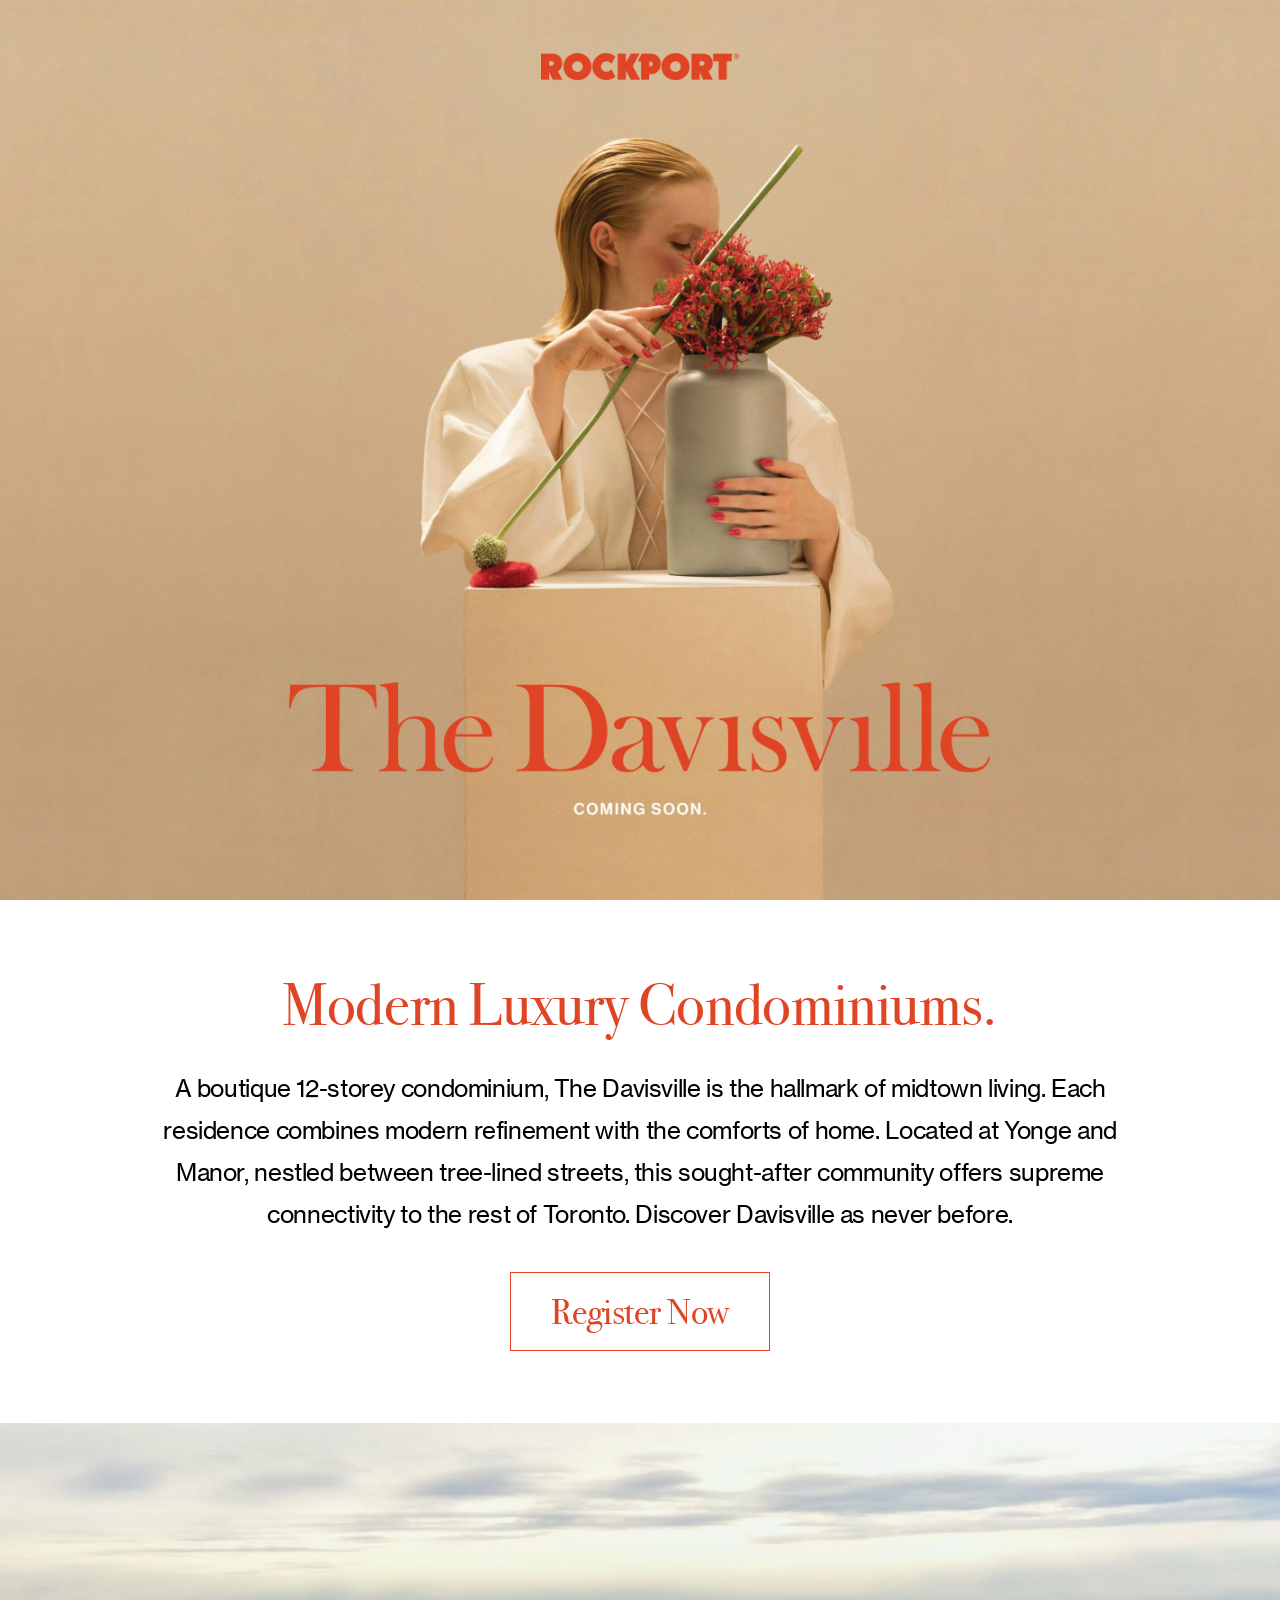
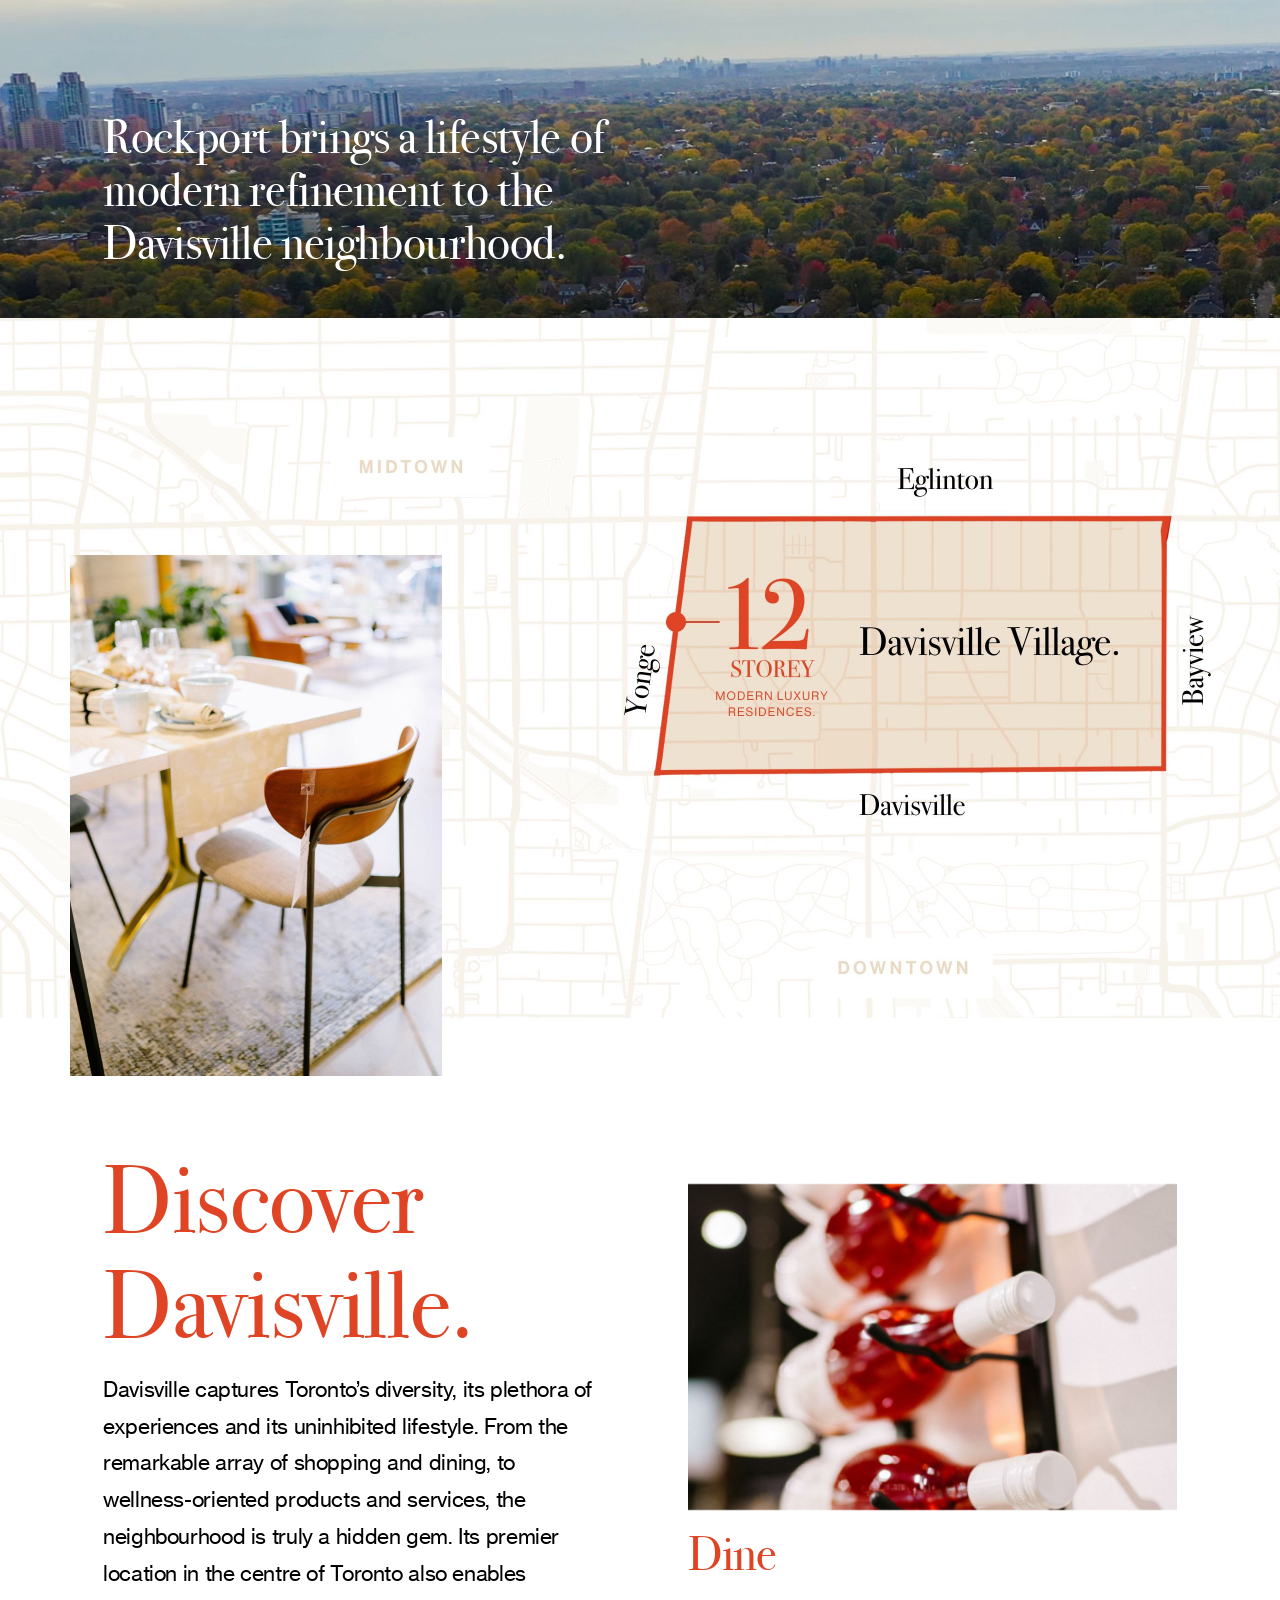
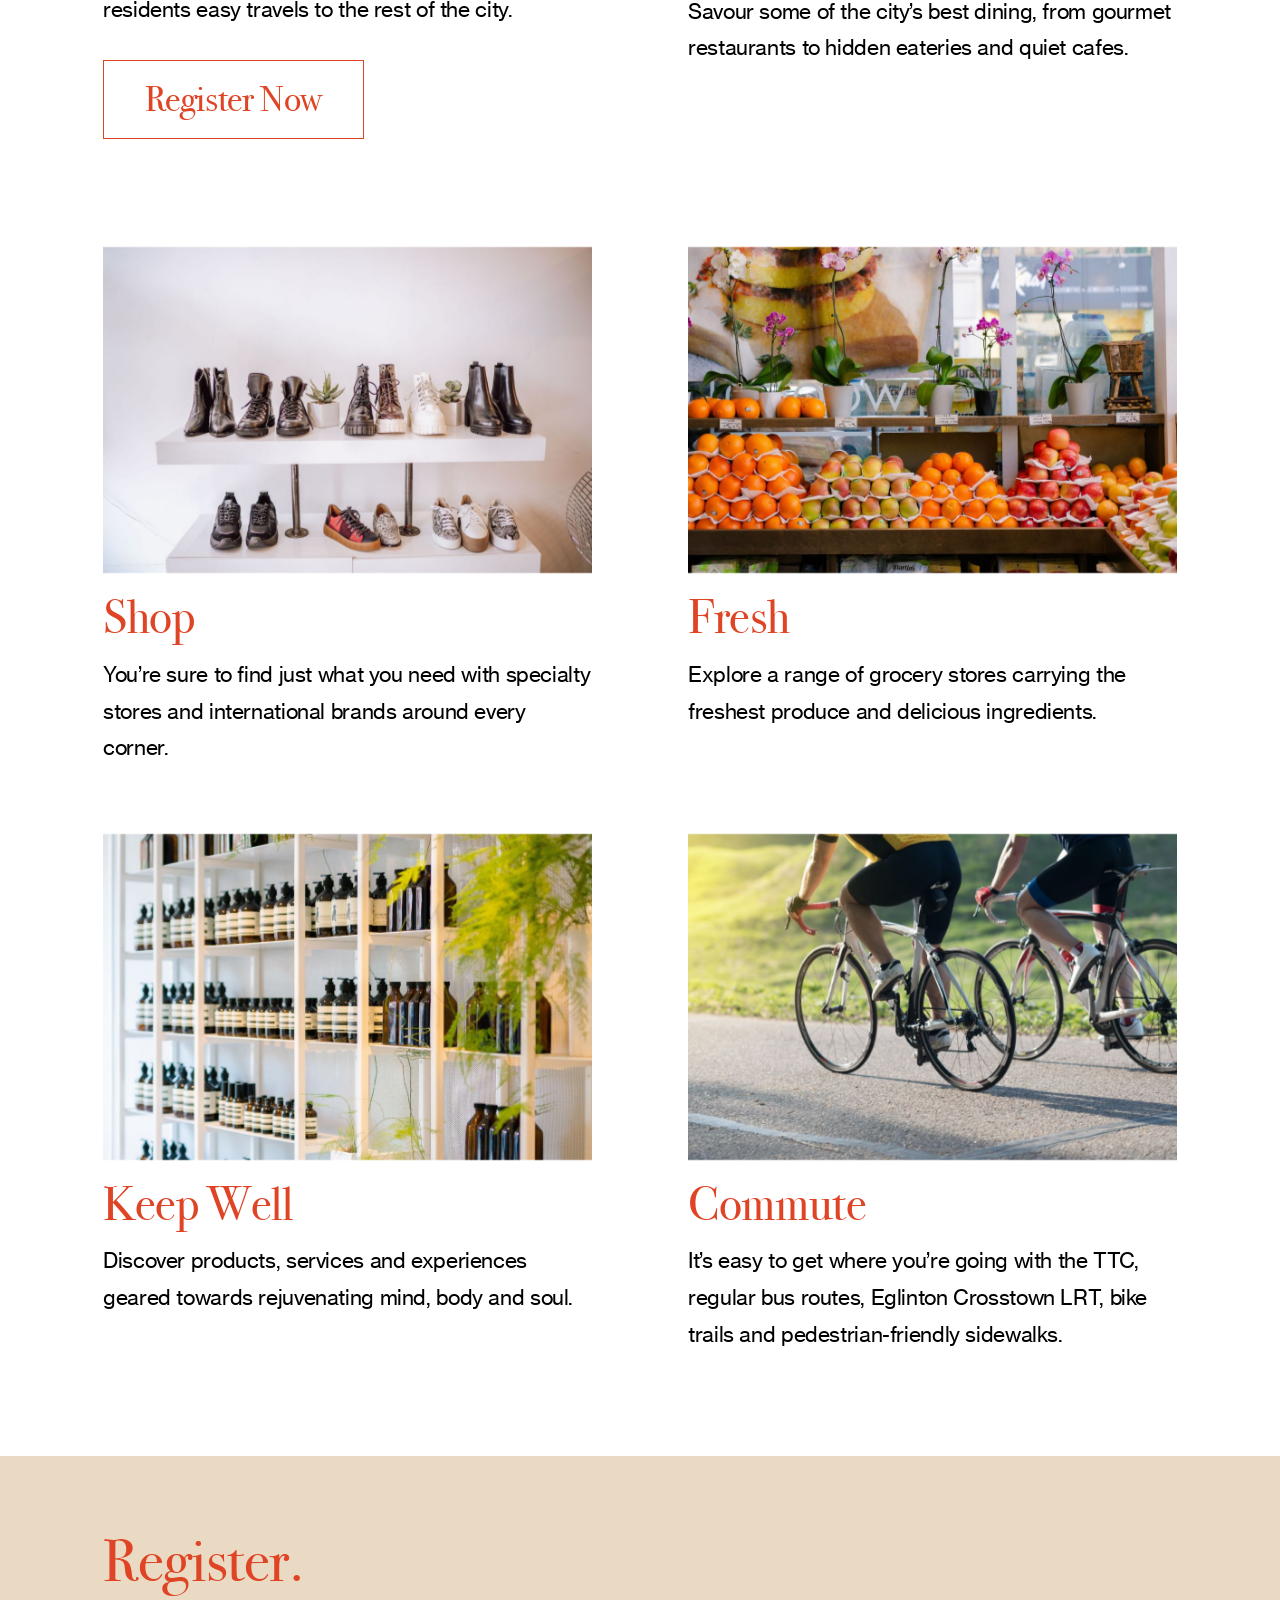
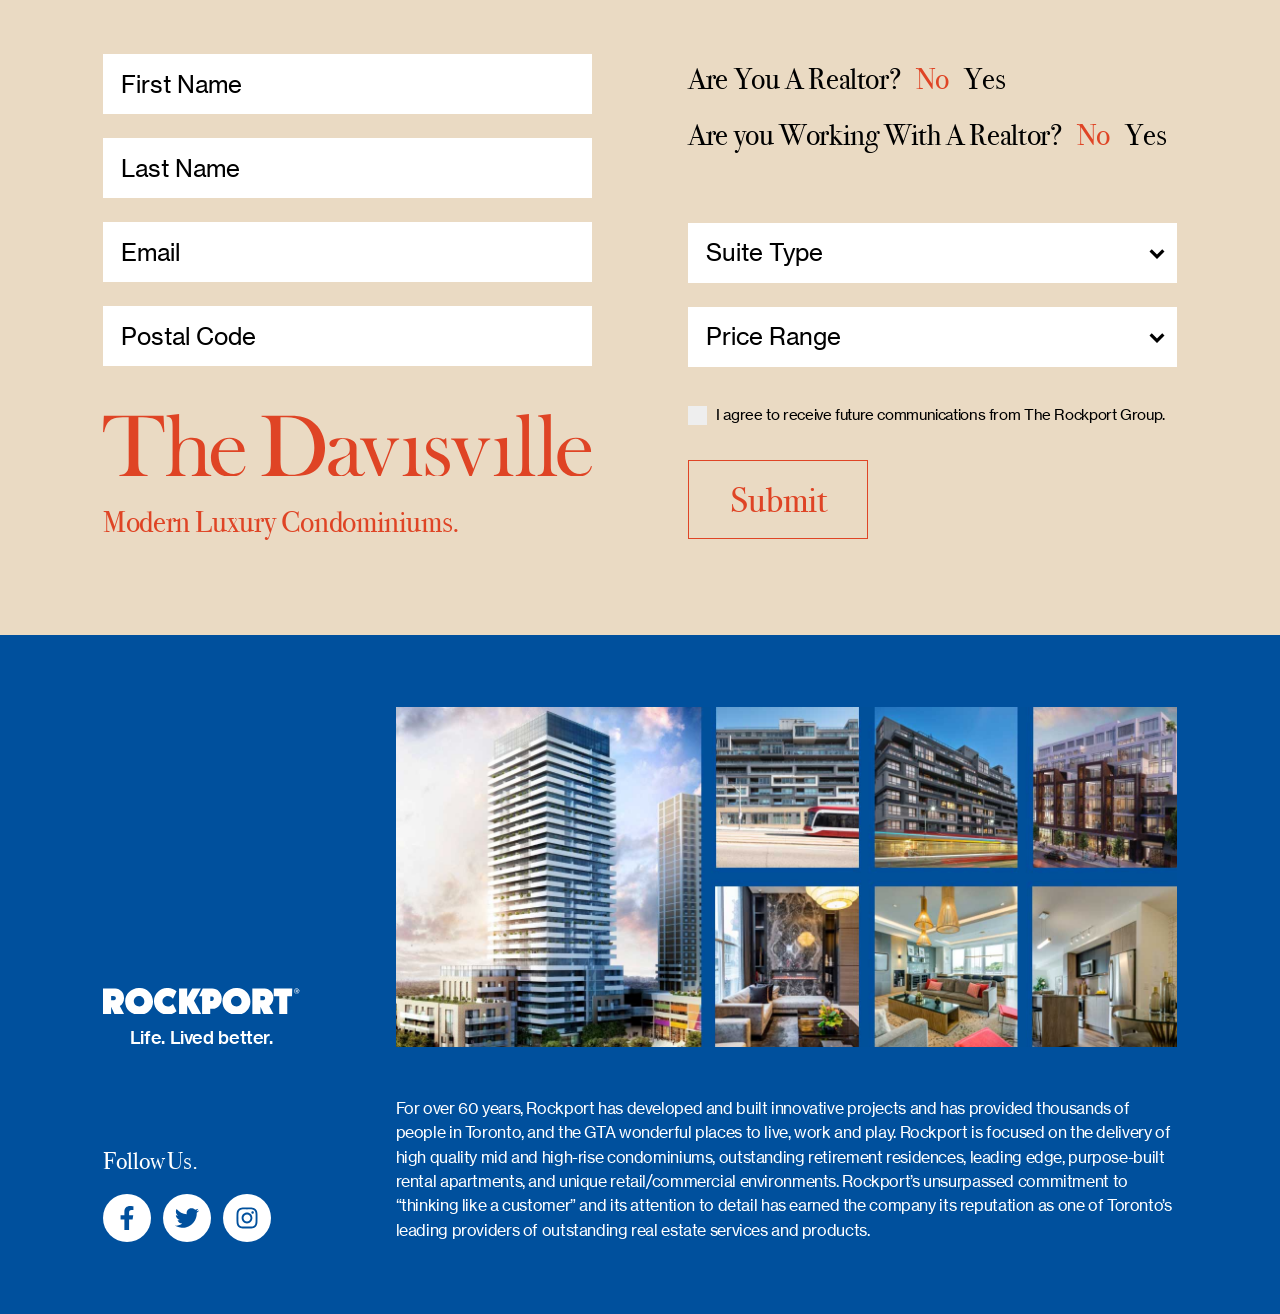
==== commit ab6e876e: "perfect" ====
--- a/index.html
+++ b/index.html
@@ -6,7 +6,7 @@
 	<meta name="viewport" content="width=device-width, initial-scale=1.0" />
 	<meta http-equiv="X-UA-Compatible" content="ie=edge" />
 	<title>The Davisville</title>
-	<link rel="stylesheet" href="assets/css/style.css" />
+	<link rel="stylesheet" href="assets/css/style.css?3" />
 </head>
 
 <body>
@@ -106,11 +106,10 @@
 					</div>
 				</div>
 				<form id="dv-register-form" action="register.php" method="post">
-					<div class="dv-logo">
+					<div class="dv-logo d-none d-md-block">
 						<div class="row">
 							<div class="col-6">
-								
-								<svg class="dv-svg d-none d-md-block" viewBox="0 0 779.1 100">
+								<svg class="dv-svg" viewBox="0 0 779.1 100">
 									<path d="m282.8 5v69.9c-.1 3.5.2 7 .8 10.5.4 2.2 1.4 4.3 2.9 6.1 3 3.7 7.9 5.5 14.6 5.5 5.1.1 10.1-.8 14.8-2.8 4.4-2.1 8.2-5.3 11-9.2 3.3-4.2 5.7-9 7.3-14.2 1.7-5.5 2.5-11.2 2.5-17 0-6.4-1-12.9-3-19-1.9-5.7-4.8-11.1-8.6-15.7-4.8-5.9-11.3-10.3-18.6-12.4-4.9-1.2-10-1.7-15-1.6zm-30.1 92.1c2.2-.1 4.4-.4 6.5-1.1 3.8-1.4 6.6-4.7 7.4-8.7.6-3.5.9-7.1.8-10.6v-51.8c.1-3.8-.2-7.6-1-11.3-.6-2.3-1.9-4.4-3.7-5.9-2.3-1.9-5.7-3-10.1-3.2v-1.7h38.7c8.6 0 14 .1 16.4.3 9.9.7 18.3 3.6 25.2 8.4 6.6 4.7 11.9 10.9 15.3 18.2 3.7 7.7 5.6 16.1 5.5 24.6 0 6.2-1 12.4-3.1 18.3-1.8 5.3-4.8 10.2-8.7 14.3-5.2 5.4-12.1 8.9-19.5 10.2-5.9 1.1-11.8 1.6-17.8 1.6h-51.9zm140.7-32.9c-2.6 2.1-5.4 4-8.3 5.6-2.4 1.2-4.8 2.6-7.1 4.1-1.3 1-2.5 2.1-3.6 3.4-2.2 2.7-3.3 6-3.3 9.5-.1 2.8.8 5.5 2.6 7.7 1.6 2 4 3.1 6.5 3 2.3 0 4.6-.8 6.5-2.1 2-1.4 3.6-3.4 4.6-5.7 1.4-3.1 2.2-7.7 2.2-13.6zm23.2 27.7 1.2.7c-1.7 4.9-5.6 7.4-11.6 7.4-3 .1-5.9-.8-8.3-2.5-1.9-1.6-3.4-3.5-4.5-5.6-2.2 2.1-4.6 3.9-7.1 5.6-3.3 1.7-6.9 2.6-10.6 2.5-5.2 0-9.3-1.2-12.3-3.7-3-2.4-4.7-6.2-4.5-10-.1-3.6 1.2-7.1 3.7-9.8 1.4-1.4 3-2.6 4.8-3.5 2.6-1.1 5.2-2 7.9-2.6 4.1-1 7.1-1.9 9-2.6 1.7-.6 3.4-1.4 4.9-2.5 1.4-.9 2.5-2.3 3.1-3.8.6-1.9.9-4 .8-6 0-5.5-1-9.5-3.1-12-1-1.2-2.2-2.2-3.6-2.8-1.4-.7-3-1.1-4.6-1.1-1.8 0-3.6.5-5.1 1.5s-2.7 2.4-3.4 4.1l-1.8 4.1c-.8 2.1-2.8 3.4-5.1 3.3-1.5 0-2.9-.5-4-1.6-1.1-1-1.7-2.5-1.6-4 0-2.4 1.7-4.4 5.1-6 2.2-1 4.5-1.6 6.8-2.1 2.6-.5 5.3-.8 7.9-.8 3.1 0 6.1.4 9.1 1.1 2.7.6 5.4 1.6 7.9 2.9 2.7 1.4 4.8 3.8 5.7 6.7.5 2.3.7 4.7.6 7.1v26c-.1 3 .1 6 .6 9 .8 3.3 2.7 5 5.8 5 1.2.1 2.4-.2 3.4-.8 1.2-.9 2.2-2 2.9-3.2m-7.3-52.9h27.3v1.5c-1.5.2-2.9.7-4.2 1.4-1.5 1-2.4 2.7-2.2 4.5 0 1.5.3 3 .7 4.4.5 1.7 1.3 4.1 2.6 7.4l11.3 28.8 11.5-30c1.7-4.4 2.5-7.7 2.5-9.9 0-2.3-.7-4-2.2-5.1-1.3-.8-2.7-1.3-4.1-1.5v-1.5h19.4v1.5c-2.4.5-4.6 1.8-6.3 3.5-2 2.1-4.3 6.5-7 13.3l-16.2 41.4h-3.8l-17.6-43.5c-2.7-6.7-4.7-10.7-5.8-12.1-.6-.7-1.3-1.3-2.2-1.7-1.1-.4-2.3-.7-3.5-.9zm69 1.5 20.2-2.5v40.5l.1 5.3c-.1 2.3.1 4.7.6 7 .3 1.4 1.1 2.7 2.2 3.7 1.3 1.3 3.7 2.2 7.2 2.9v1.5h-31.1v-1.5c2.1-.2 4.1-.7 6-1.6 1.3-.8 2.4-2 3-3.5s1-3.2 1.1-4.9c.2-2.2.3-5.3.3-9.4v-17.3c.1-3.4-.1-6.7-.4-10.1-.1-1.7-.7-3.3-1.5-4.7-.7-1.2-1.7-2.2-2.9-2.8-1.5-.7-3.2-1-4.8-1.1zm36 58.2v-19.9h1.1c1 4.1 2.6 8.1 4.9 11.7 3.6 5.3 7.8 7.9 12.6 7.9 2.8.1 5.5-.9 7.6-2.7 2.3-2 3.5-4.8 3.5-8.4.1-2.8-.8-5.5-2.5-7.7-1-1.2-2.2-2.3-3.5-3.2-2.3-1.5-4.7-2.9-7.2-4.1-5.9-3.1-9.8-5.8-11.8-7.9-2.7-2.8-4.2-6.5-4.2-10.4-.1-4 1.4-8 4.2-10.9 3.2-3.5 7.5-5.2 12.9-5.2 2.3 0 4.6.4 6.7 1.3l2.4 1.1c.6.3 1.3.4 2 .4.9 0 1.7-.7 2.5-2.1h1.4l.8 16h-1.5c-.4-1.8-.9-3.7-1.6-5.4-.6-1.4-1.5-2.8-2.5-3.9-1.4-1.7-3.1-3.1-5-4.2-1.7-1-3.7-1.5-5.7-1.5-2.5 0-5 1-6.7 2.8-1.8 1.9-2.8 4.4-2.8 7 0 2.3.9 4.5 2.5 6.2 2.2 2.2 4.8 3.9 7.7 5.1l7.4 3.4c3.9 1.6 7.3 4.2 10 7.5 2.2 3.1 3.4 6.8 3.3 10.6.1 4.6-1.6 9-4.8 12.2-3.7 3.8-8.8 5.8-14.1 5.6-3.2 0-6.4-.6-9.4-1.8-2.1-.8-3.3-1.3-3.7-1.4-.5-.1-1.1-.2-1.6-.2-1.5-.1-3 .8-3.7 2.1zm40.3-59.7h27.3v1.5c-1.5.2-2.9.7-4.2 1.4-1.5 1-2.4 2.7-2.2 4.5 0 1.5.3 3 .7 4.4.5 1.7 1.3 4.1 2.6 7.4l11.2 28.9 11.5-30c1.7-4.4 2.5-7.7 2.5-9.9 0-2.3-.7-4-2.2-5.1-1.3-.8-2.7-1.3-4.1-1.5v-1.6h19.4v1.5c-2.4.5-4.6 1.8-6.3 3.5-2 2.1-4.3 6.5-7 13.3l-16.2 41.4h-3.8l-17.6-43.5c-2.7-6.7-4.7-10.7-5.8-12.1-.6-.7-1.3-1.3-2.2-1.7-1.1-.4-2.3-.7-3.5-.9zm69 1.5 20.2-2.5v40.5l.1 5.3c-.1 2.3.1 4.7.6 7 .3 1.4 1.1 2.7 2.2 3.7 1.3 1.3 3.7 2.2 7.2 2.9v1.5h-31.1v-1.5c2.1-.2 4.1-.7 6-1.6 1.3-.8 2.4-2 3-3.5s1-3.2 1.1-4.9c.2-2.2.3-5.3.3-9.4v-17.3c.1-3.4-.1-6.7-.4-10.1-.1-1.7-.7-3.3-1.5-4.7-.7-1.2-1.7-2.2-2.9-2.8-1.5-.7-3.2-1-4.8-1.1zm34.8-38 20.3-2.5v78.4l.1 5.3c-.1 2.3.1 4.7.6 7 .3 1.4 1.1 2.7 2.2 3.7 1.3 1.3 3.7 2.2 7.2 2.9v1.5h-31.1v-1.5c2.1-.2 4.1-.7 6-1.6 1.3-.8 2.4-2 3-3.5.6-1.6 1-3.2 1.1-4.9.2-2.2.3-5.3.3-9.4v-55.1c.1-3.4-.1-6.7-.4-10.1-.1-1.7-.7-3.3-1.5-4.8-.7-1.2-1.7-2.2-2.9-2.8-1.5-.7-3.2-1-4.8-1.1zm34.9 0 20.2-2.5v78.4l.1 5.3c-.1 2.3.1 4.7.6 7 .3 1.4 1.1 2.7 2.2 3.7 1.3 1.3 3.7 2.2 7.2 2.9v1.5h-31.1v-1.5c2.1-.2 4.1-.7 6-1.6 1.3-.8 2.4-2 3-3.5.6-1.6 1-3.2 1.1-4.9.2-2.2.3-5.3.3-9.4v-55.1c.1-3.4-.1-6.7-.4-10.1-.1-1.7-.7-3.3-1.5-4.8-.7-1.2-1.7-2.2-2.9-2.8-1.5-.7-3.2-1-4.8-1.1zm73.9 55.3c-.3-4.7-1.2-8.3-2.6-10.8-1.2-2.2-2.9-4.1-5-5.4-2-1.3-4.3-2-6.7-2-4 0-7.5 1.7-10.5 5.2-3.1 3.7-5 8.3-5.3 13.1zm-30.7 2.7c-.2 2.3-.3 4-.3 5 0 4 .6 8.1 1.8 11.9 1 3.5 2.6 6.8 4.9 9.7 4.3 5.3 10.8 8.4 17.6 8.4 2.4 0 4.9-.4 7.2-1.3 2.1-.7 4-1.9 5.6-3.5 1.7-1.6 3.1-4.3 4.3-7.9l1.5.5c-1.2 5.5-3.8 9.6-7.8 12.4s-9.3 4.2-16 4.2c-5.1.1-10.1-.8-14.8-2.7-4.2-1.9-7.8-4.8-10.5-8.4-4-5.3-6-11.8-6-19.5 0-10.5 3.8-18.8 11.3-24.8 5.3-4.3 11.9-6.6 18.8-6.5 3.6 0 7.1.6 10.4 2 8.3 3.4 13.6 11.6 13.2 20.6zm-695.7-55.5c-3 0-6.1.1-9.5.3-7.2.3-12.5 1.3-16.1 2.7-3.6 1.5-6.7 4.2-8.7 7.5-2.1 3.3-3.7 7.7-4.8 13.4l-1.7-.2 1.3-25.9h95.1l1.3 25.9-1.7.2c-1.3-6.5-3.2-11.4-5.9-14.8s-6.6-5.8-11.8-7.2c-4.4-1.3-11.7-1.9-22.1-1.9v71.7c-.1 3.6.2 7.1.8 10.6.4 2.1 1.5 4.1 3 5.7 1.2 1.3 2.8 2.3 4.5 3 2.1.7 4.3 1.1 6.5 1.1v1.6h-45v-1.6c2.2-.1 4.4-.4 6.6-1.1 1.7-.6 3.2-1.6 4.5-3 1.5-1.6 2.5-3.6 3-5.7.6-3.5.9-7.1.8-10.7zm80.4-5v48.1c1.3-1.7 2.8-3.2 4.4-4.7 1.4-1.2 2.9-2.2 4.6-2.9 3.6-1.7 7.6-2.6 11.7-2.5 5.5 0 10.1 1.1 13.7 3.3 2.4 1.4 4.2 3.5 5.3 6 1 2.4 1.4 5.9 1.4 10.6v20.5l.1 5.3c-.1 2.3.1 4.7.6 7 .3 1.4 1.1 2.7 2.2 3.7 1.3 1.3 3.7 2.2 7.2 2.9v1.5h-31v-1.5c1.8-.2 3.6-.6 5.3-1.2 1.1-.5 2.1-1.4 2.8-2.4.9-1.4 1.5-3.1 1.8-4.8.4-3 .5-5.9.5-8.9v-22.3c.1-2.7-.2-5.4-.8-8-.5-1.9-1.4-3.6-2.6-5.1-2.4-2.8-5.8-4.1-10.1-4.1-11.3 0-17 8.9-17 26.8v11.2l.1 5.2c-.1 2.3.1 4.7.6 7 .3 1.4 1.1 2.7 2.2 3.7 1.3 1.3 3.7 2.2 7.2 2.9v1.5h-31v-1.5c2.1-.2 4.1-.7 6-1.6 1.3-.8 2.4-2 3-3.5.6-1.6 1-3.2 1.1-4.9.2-2.2.3-5.3.3-9.4v-55.1c.1-3.4-.1-6.7-.4-10.1-.1-1.7-.7-3.3-1.5-4.8-.7-1.2-1.7-2.2-2.9-2.8-1.5-.7-3.2-1-4.8-1.1v-1.5zm93.9 57.8c-.3-4.7-1.2-8.3-2.6-10.8-1.2-2.2-2.9-4.1-5-5.4-2-1.3-4.3-2-6.7-2-4 0-7.5 1.7-10.5 5.2-3.1 3.7-5 8.3-5.4 13.1zm-30.7 2.7c-.2 2.3-.3 4-.3 5 0 4 .6 8.1 1.8 11.9 1 3.5 2.6 6.8 4.9 9.7 4.3 5.3 10.8 8.4 17.6 8.4 2.4 0 4.9-.4 7.2-1.3 2.1-.7 4-1.9 5.6-3.5 1.7-1.6 3.1-4.3 4.3-7.9l1.5.5c-1.2 5.5-3.8 9.6-7.8 12.4s-9.3 4.2-16 4.2c-5.1.1-10.1-.8-14.8-2.7-4.2-1.9-7.8-4.8-10.5-8.4-4-5.3-6-11.8-6-19.5 0-10.5 3.8-18.8 11.3-24.8 5.3-4.3 11.9-6.6 18.8-6.5 3.6 0 7.1.6 10.4 2 8.3 3.4 13.6 11.6 13.2 20.6z" fill="#DF4425"/>
 								</svg>
 								<h3 class="dv-subheading d-none d-md-block">Modern Luxury Condominiums.</h3>
@@ -138,6 +137,7 @@
 									<input type="text" class="form-control" id="PostalCode" name="PostalCode" placeholder="Postal Code">
 									<small id="v-error-Phone" class="invalid-feedback form-text text-danger">Please enter a valid Canadian postal code.</small>
 								</div>
+								<div class="d-none d-md-block" style="height: 7em;"></div>
 							</div>
 							<div class="col-12 col-md-6">
 								<div class="form-group" style="margin-bottom: 0.25em;">
@@ -186,8 +186,8 @@
 						<p class="dv-copy">An error occured.<br/>Please try again later.</p>
 					</div>
 					<div class="dv-form-success-container">
-						<p class="dv-copy">Thank you<br/>for your registration!</p>
-						<p class="dv-copy">We will keep you informed on the latest news and developments as the community progresses.</p>
+						<p class="dv-copy">Thank you for your registration!</p>
+						<p class="dv-copy">We will keep you informed on the latest news<br/>and developments as the community progresses.</p>
 					</div>
 				</form>
 			</div>
@@ -196,18 +196,38 @@
 
 	<footer>
 		<div class="container">
-			<div class="row d-none d-md-flex">
-				<div class="col-9 ml-auto">
-					<img class="dv-img" src="assets/img/footer.jpg"/>
-				</div>
-			</div>
-			<div class="row">
+			<div class="row align-items-end">
 				<div class="col-7 col-md-3 mr-auto">
 					<svg class="dv-svg" viewBox="0 0 220.1 30">
 						<path d="m219.8 2.3c-.5-1.1-1.5-1.8-2.7-1.8-.4 0-.8.1-1.1.2-.7.3-1.3.8-1.6 1.5-.2.4-.2.8-.2 1.2s.1.8.2 1.2.3.7.6.9c.3.3.6.5.9.6.4.2.8.2 1.2.2s.8-.1 1.1-.2.7-.3.9-.6c.3-.3.5-.6.6-.9.2-.4.2-.8.2-1.2.2-.3.1-.7-.1-1.1m-.6 2.2c-.1.3-.3.6-.5.8s-.5.4-.7.5c-.3.1-.6.2-.9.2s-.7-.1-1-.2-.5-.3-.7-.5-.4-.5-.5-.8-.2-.6-.2-1c0-.3.1-.7.2-1s.3-.6.5-.8.5-.4.7-.5c.3-.1.6-.2.9-.2s.6.1.9.2.5.3.7.5.4.5.5.8.2.7.2 1c.1.4.1.7-.1 1m-1-1c.2-.2.3-.4.2-.7 0-.3-.1-.5-.3-.7-.3-.2-.6-.2-.9-.2h-1.2v3.3h.5v-1.4h.5l.9 1.4h.6l-.9-1.5c.2.1.4 0 .6-.2m-1-.1h-.6v-1h.7.2c.1 0 .2 0 .2.1.1 0 .1.1.2.1 0 .1.1.2.1.2 0 .1 0 .2-.1.3 0 .1-.1.1-.2.2-.1 0-.2.1-.2.1-.1 0-.2 0-.3 0m-11.6-2.8h-14.3l-.1 8.6h6.2v20.4h9v-20.3h5.3l.3-8.6h-6.5zm-14.8 10.5c.2-5.6-4.1-10.3-9.7-10.5-.3 0-.5 0-.8 0h-13v8.5 20.5h9.1v-8.6l3.9 8.6h10.9l-5-9.4c2.9-2 4.8-5.5 4.6-9.1m-12.3 2.7h-2.2v-4.8h2.2c2.1 0 3.1.8 3.1 2.5 0 1.5-1.1 2.3-3.1 2.3m-28.8-13.8c-4.4-.1-8.6 1.6-11.7 4.8-2.6 2.5-4.1 6-4.2 9.7 0 4.7 1.5 8.4 4.5 11.2 3.1 2.9 7.2 4.4 11.5 4.3 4.3.1 8.5-1.7 11.4-4.9 2.5-2.5 3.9-5.9 3.9-9.5.1-4.1-1.5-8.1-4.4-11.1-2.9-2.9-6.9-4.6-11-4.5m5.1 17.3c-.3.7-.7 1.3-1.2 1.8-1.1 1.1-2.5 1.7-4.1 1.6-.8 0-1.7-.1-2.4-.4s-1.4-.7-1.9-1.2-1-1.2-1.3-1.9c-.3-.8-.5-1.6-.5-2.4 0-1.6.6-3.1 1.8-4.1 1.2-1.1 2.7-1.6 4.3-1.6 1.5-.1 3 .6 4.1 1.7s1.6 2.6 1.6 4.2c.1.8-.1 1.6-.4 2.3m-32.9-16.7h-10.2l-4.1 8.6h3.4v20.4h9.1v-6.3h2.8c2.8 0 5.5-1.2 7.3-3.5 1.8-2.2 2.8-4.9 2.8-7.7.1-3.1-1-6-3.1-8.3-2-2.2-5-3.3-8-3.2m1.6 13.2c-.3.6-.9.9-1.6.9h-1.7v-5.3h2c.6 0 1.1.3 1.4.8s.5 1.1.5 1.7c-.1.7-.2 1.4-.6 1.9m-13.9-13.2h-9.7l-5.6 9.7v-9.7h-9.1v8.5 20.5h9.1v-10.2l5.6 10.2h10.4l-8.4-15.2zm-41.3 10.3c.6-.6 1.2-1 1.9-1.3.8-.3 1.6-.5 2.5-.5 1.9 0 3.8 1 5.7 2.9l4-8.3c-2.6-2.3-5.9-3.6-9.3-3.7h-.1c-.5 0-1.1 0-1.6 0-3.7 0-7.3 1.5-9.8 4.3-3 2.7-4.6 6.6-4.5 10.6-.1 4 1.6 7.9 4.5 10.6 2.9 2.8 6.8 4.3 10.8 4.3 3.7.1 7.3-1.2 10-3.7l-4-8.3c-1.9 1.9-3.8 2.9-5.7 2.9-.8 0-1.7-.1-2.5-.5-.7-.3-1.4-.7-1.9-1.3-.6-.6-1-1.2-1.3-2-.3-.7-.4-1.4-.4-2.1s.2-1.4.4-2.1c.3-.5.8-1.2 1.3-1.8m-27.6-10.9c-4.4-.1-8.6 1.7-11.7 4.8-2.6 2.5-4.1 6-4.2 9.7 0 4.7 1.5 8.4 4.4 11.2 3.1 2.9 7.2 4.4 11.5 4.3 4.3.1 8.5-1.7 11.4-4.9 2.5-2.5 3.9-5.9 3.9-9.5.1-4.1-1.5-8.1-4.4-11.1-2.8-2.9-6.8-4.6-10.9-4.5m5.2 17.3c-.3.7-.7 1.3-1.2 1.8-1.1 1.1-2.5 1.7-4.1 1.6-.8 0-1.7-.1-2.4-.4s-1.4-.7-1.9-1.2-1-1.2-1.3-1.9c-.3-.8-.5-1.6-.5-2.4 0-1.6.6-3.1 1.8-4.1 1.2-1.1 2.7-1.6 4.3-1.6 1.5-.1 3 .6 4.1 1.7s1.6 2.6 1.6 4.2c0 .8-.1 1.6-.4 2.3m-22.4-6.2c.2-5.6-4.1-10.3-9.7-10.5-.3 0-.5 0-.8 0h-13v8.5 20.5h9.1v-8.6l3.9 8.6h10.8l-5-9.4c3.1-2 4.9-5.5 4.7-9.1m-12.3 2.7h-2.1v-4.8h2.2c2.1 0 3.1.8 3.1 2.5-.1 1.5-1.1 2.3-3.2 2.3" fill="#ffffff"/>
 					</svg>
 					<div class="dv-tagline text-left text-md-center">Life. Lived better.</div>
 				</div>
+				<div class="col-9 ml-auto d-none d-md-flex">
+					<img class="dv-img" src="assets/img/footer.jpg"/>
+				</div>
+			</div>
+			<div class="row align-items-end">
+				<div class="col-7 col-md-3 mr-auto">
+					<div class="dv-subheading">Follow Us.</div>
+					<div class="dv-social-links">
+						<a class="dv-link dv-fb" href="https://www.facebook.com/rockportgroup/"target="_blank">
+							<svg class="dv-icon dv-icon-fb" viewBox="0 0 320 512">
+								<path d="M279.14 288l14.22-92.66h-88.91v-60.13c0-25.35 12.42-50.06 52.24-50.06h40.42V6.26S260.43 0 225.36 0c-73.22 0-121.08 44.38-121.08 124.72v70.62H22.89V288h81.39v224h100.17V288z"></path>
+							</svg>
+						</a>
+						<a class="dv-link dv-tw" href="https://twitter.com/rockport_group?lang=en" target="_blank">
+							<svg class="dv-icon dv-icon-tw" viewBox="0 0 16.996 13.878">
+								<path d="M0,12.3c1.8,0.2,3.7-0.3,5.1-1.4c-1.5-0.1-2.8-1-3.3-2.4c0.5,0.1,1,0.1,1.5-0.1C1.8,8,0.6,6.5,0.6,4.9c0.5,0.3,1,0.4,1.5,0.4c-1.5-1.1-1.9-3.1-1-4.7c1.8,2.2,4.4,3.5,7.2,3.7c0-0.2,0-0.4-0.1-0.6c-0.1-1.7,1-3.2,2.6-3.6c1.2-0.3,2.4,0,3.3,0.9c0.1,0.1,0.2,0.1,0.3,0.1c0.3-0.1,0.7-0.2,1-0.3s0.6-0.3,1-0.5C16.4,0.7,16.2,1,16,1.3c-0.3,0.3-0.6,0.6-0.8,0.8c0.6-0.1,1.3-0.3,1.9-0.5c-0.1,0.2-0.2,0.3-0.4,0.5c-0.4,0.4-0.8,0.8-1.2,1.2c-0.1,0.1-0.1,0.1-0.1,0.2c0.1,1.9-0.4,3.8-1.4,5.4c-1.3,2.4-3.7,4.1-6.4,4.7c-1.2,0.3-2.4,0.3-3.7,0.1C2.5,13.6,1.2,13.1,0,12.3C0.1,12.4,0,12.3,0,12.3" />
+							</svg>
+						</a>
+						<a class="dv-link dv-ig" href="https://www.instagram.com/rockportgroup/?hl=en" target="_blank">
+							<svg class="dv-icon dv-icon-ig" viewBox="0 0 448 512">
+								<path d="M224.1 141c-63.6 0-114.9 51.3-114.9 114.9s51.3 114.9 114.9 114.9S339 319.5 339 255.9 287.7 141 224.1 141zm0 189.6c-41.1 0-74.7-33.5-74.7-74.7s33.5-74.7 74.7-74.7 74.7 33.5 74.7 74.7-33.6 74.7-74.7 74.7zm146.4-194.3c0 14.9-12 26.8-26.8 26.8-14.9 0-26.8-12-26.8-26.8s12-26.8 26.8-26.8 26.8 12 26.8 26.8zm76.1 27.2c-1.7-35.9-9.9-67.7-36.2-93.9-26.2-26.2-58-34.4-93.9-36.2-37-2.1-147.9-2.1-184.9 0-35.8 1.7-67.6 9.9-93.9 36.1s-34.4 58-36.2 93.9c-2.1 37-2.1 147.9 0 184.9 1.7 35.9 9.9 67.7 36.2 93.9s58 34.4 93.9 36.2c37 2.1 147.9 2.1 184.9 0 35.9-1.7 67.7-9.9 93.9-36.2 26.2-26.2 34.4-58 36.2-93.9 2.1-37 2.1-147.8 0-184.8zM398.8 388c-7.8 19.6-22.9 34.7-42.6 42.6-29.5 11.7-99.5 9-132.1 9s-102.7 2.6-132.1-9c-19.6-7.8-34.7-22.9-42.6-42.6-11.7-29.5-9-99.5-9-132.1s-2.6-102.7 9-132.1c7.8-19.6 22.9-34.7 42.6-42.6 29.5-11.7 99.5-9 132.1-9s102.7-2.6 132.1 9c19.6 7.8 34.7 22.9 42.6 42.6 11.7 29.5 9 99.5 9 132.1s2.7 102.7-9 132.1z"></path>
+							</svg>
+						</a>
+					</div>
+				</div>
 				<div class="col-10 col-md-9 mr-auto">
 					<div class="dv-copy">
 						For over 60 years, Rockport has developed and built innovative projects and has provided thousands of people in Toronto, and the GTA wonderful places to live, work and play. Rockport is focused on the delivery of high quality mid and high-rise condominiums, outstanding retirement residences, leading edge, purpose-built rental apartments, and unique retail/commercial environments. Rockport’s unsurpassed commitment to “thinking like a customer” and its attention to detail has earned the company its reputation as one of Toronto’s leading providers of outstanding real estate services and products.
@@ -217,7 +237,7 @@
 		</div>
 	</footer>
 
-	<script src="./assets/js/script.js"></script>
+	<script src="./assets/js/script.js?3"></script>
 </body>
 
 </html>
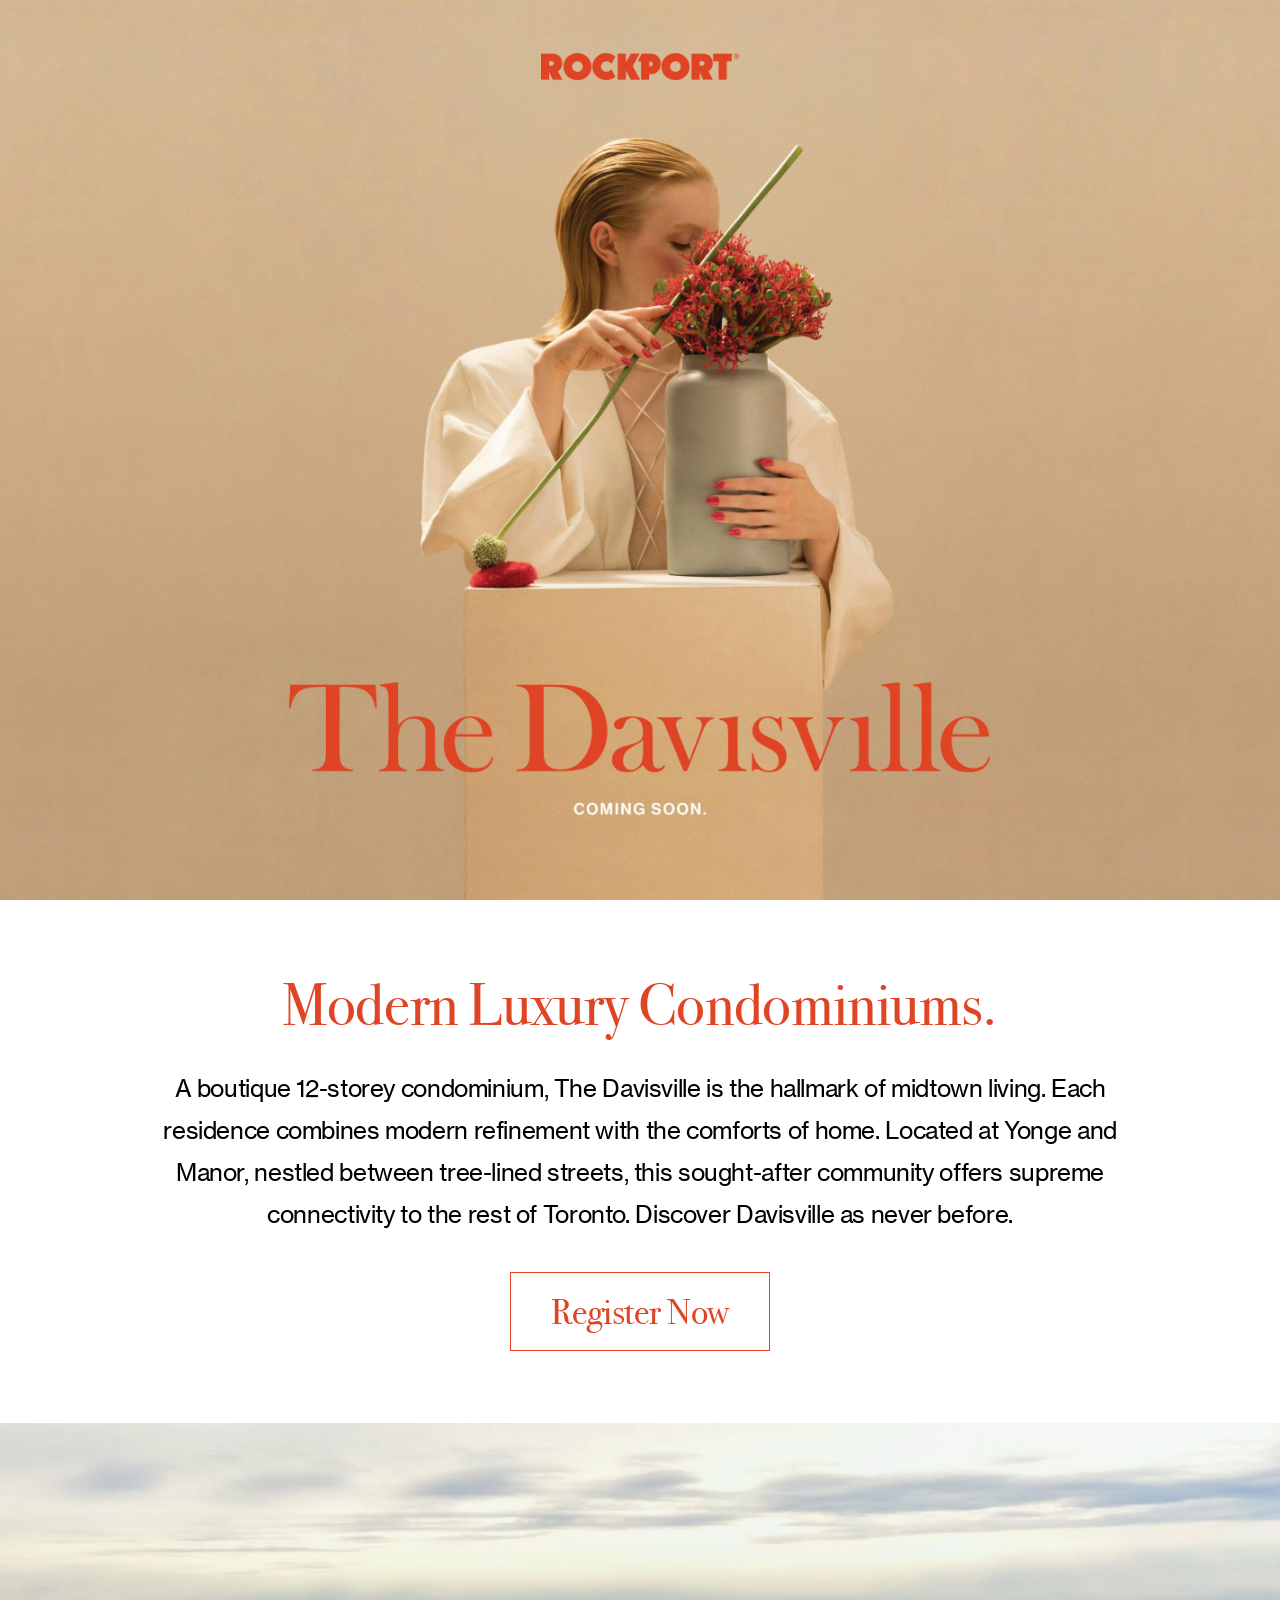
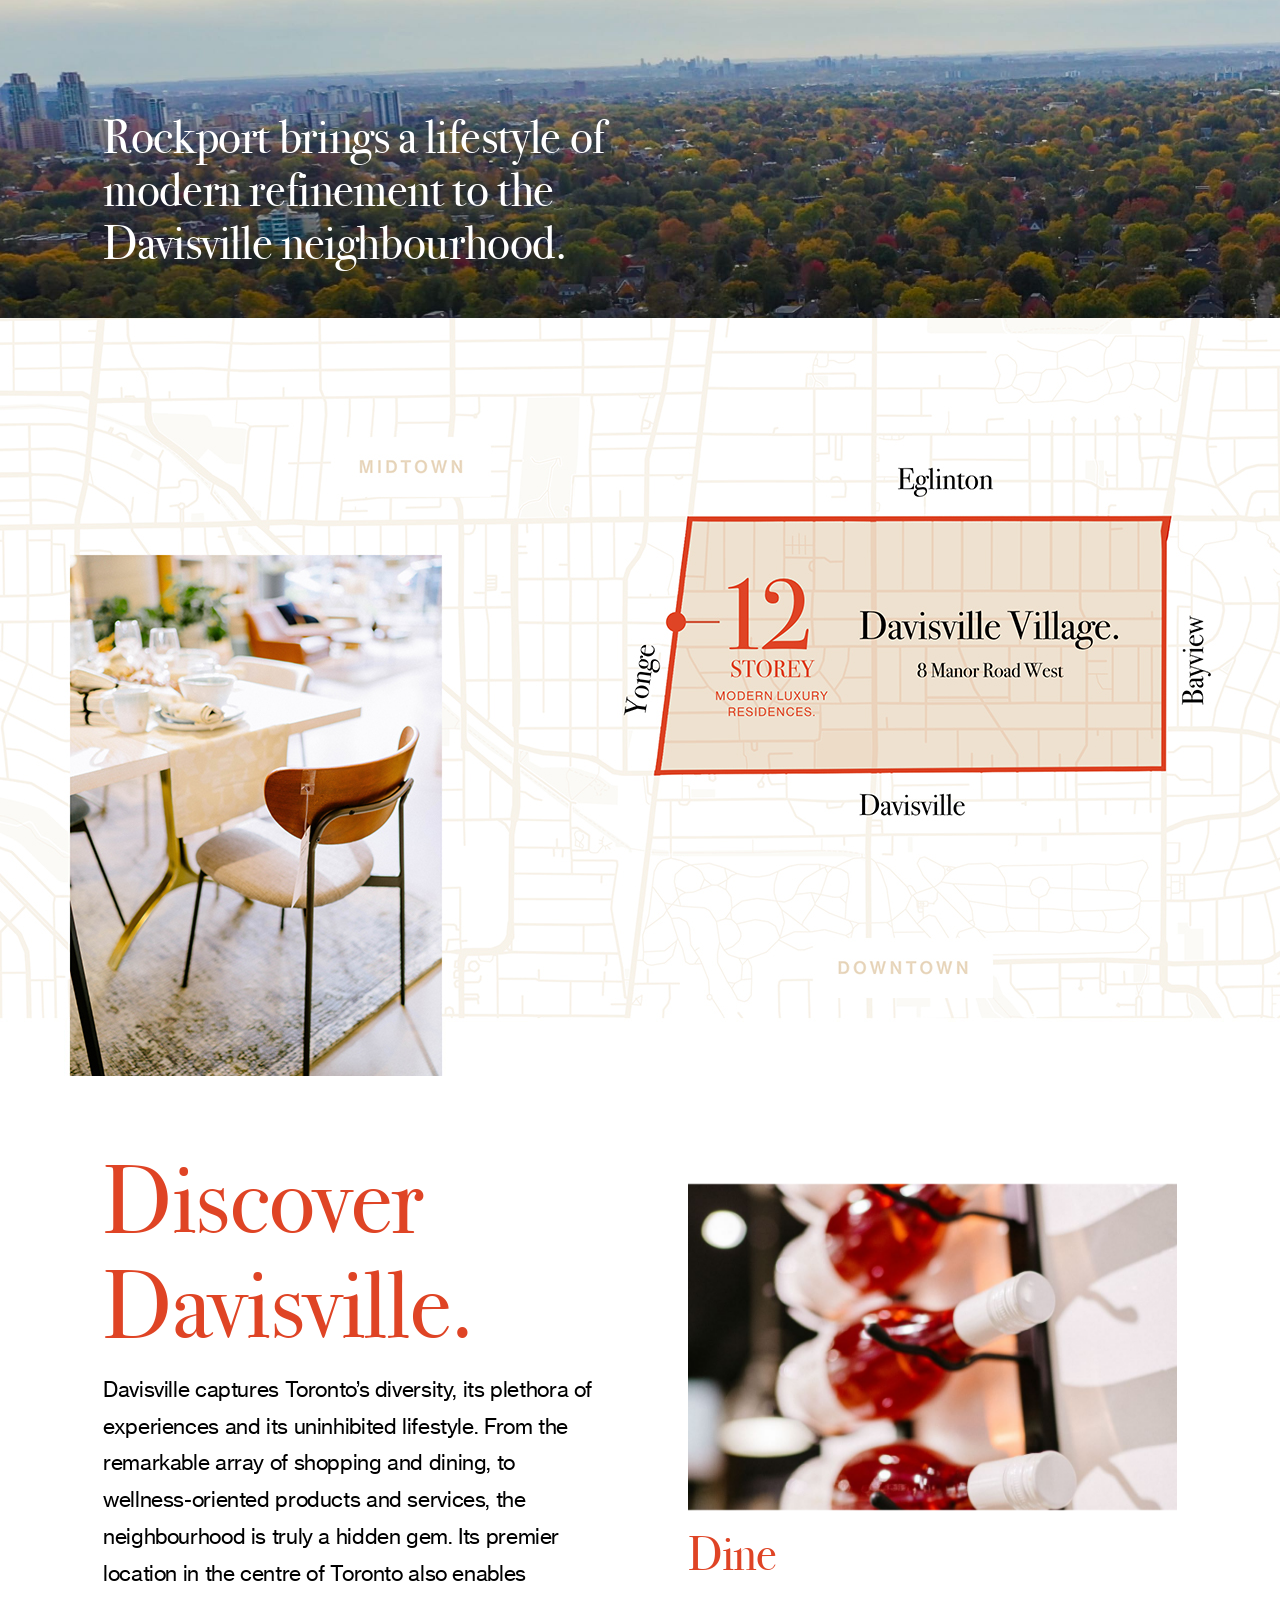
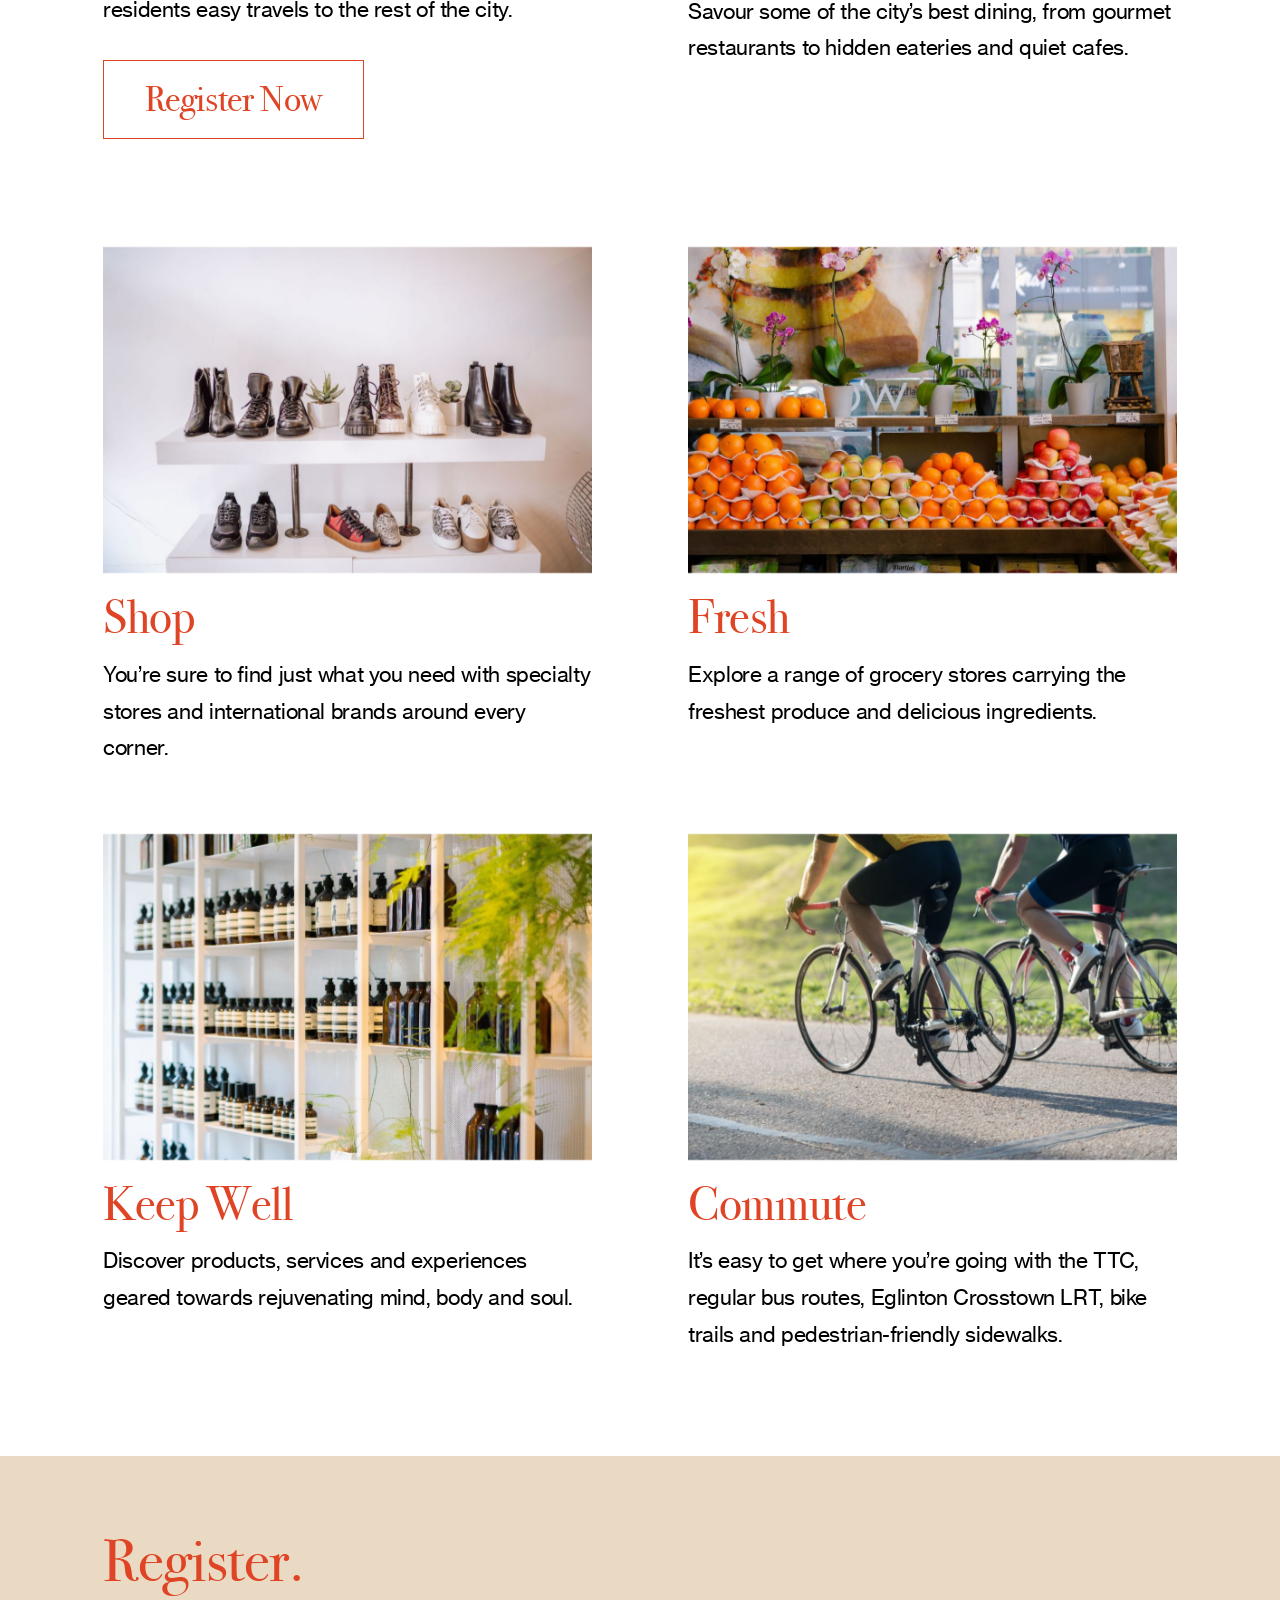
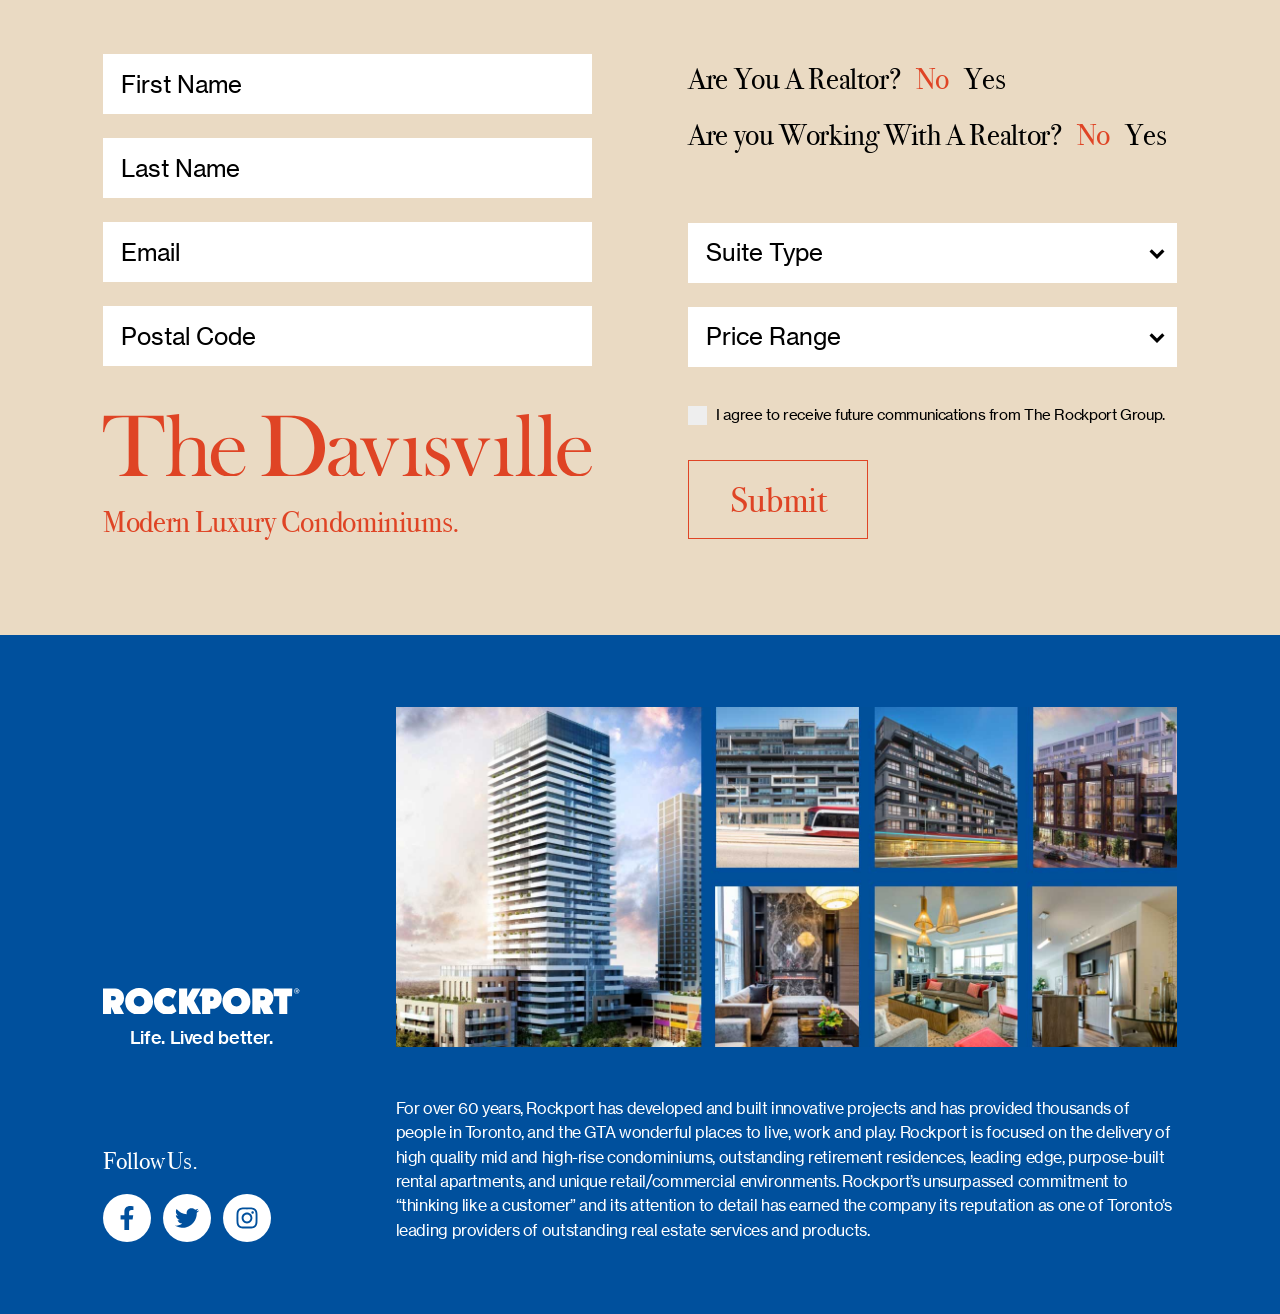
==== commit e12f459f: "Update index.html" ====
--- a/index.html
+++ b/index.html
@@ -7,6 +7,23 @@
 	<meta http-equiv="X-UA-Compatible" content="ie=edge" />
 	<title>The Davisville</title>
 	<link rel="stylesheet" href="assets/css/style.css?3" />
+	<!-- Global site tag (gtag.js) - Google Analytics -->
+
+	<script async src="https://www.googletagmanager.com/gtag/js?id=UA-189369796-1"></script>
+
+	<script>
+
+	  window.dataLayer = window.dataLayer || [];
+
+	  function gtag(){dataLayer.push(arguments);}
+
+	  gtag('js', new Date());
+
+	 
+
+	  gtag('config', 'UA-189369796-1');
+
+	</script>
 </head>
 
 <body>
@@ -203,7 +220,7 @@
 					</svg>
 					<div class="dv-tagline text-left text-md-center">Life. Lived better.</div>
 				</div>
-				<div class="col-9 ml-auto d-none d-md-flex">
+				<div class="col-9 ml-auto d-none d-md-block">
 					<img class="dv-img" src="assets/img/footer.jpg"/>
 				</div>
 			</div>
@@ -233,6 +250,9 @@
 						For over 60 years, Rockport has developed and built innovative projects and has provided thousands of people in Toronto, and the GTA wonderful places to live, work and play. Rockport is focused on the delivery of high quality mid and high-rise condominiums, outstanding retirement residences, leading edge, purpose-built rental apartments, and unique retail/commercial environments. Rockport’s unsurpassed commitment to “thinking like a customer” and its attention to detail has earned the company its reputation as one of Toronto’s leading providers of outstanding real estate services and products.
 					</div>
 				</div>
+				<div class="col-12 d-block d-md-none mt-5">
+					<img class="dv-img" src="assets/img/footer.jpg"/>
+				</div>
 			</div>
 		</div>
 	</footer>
